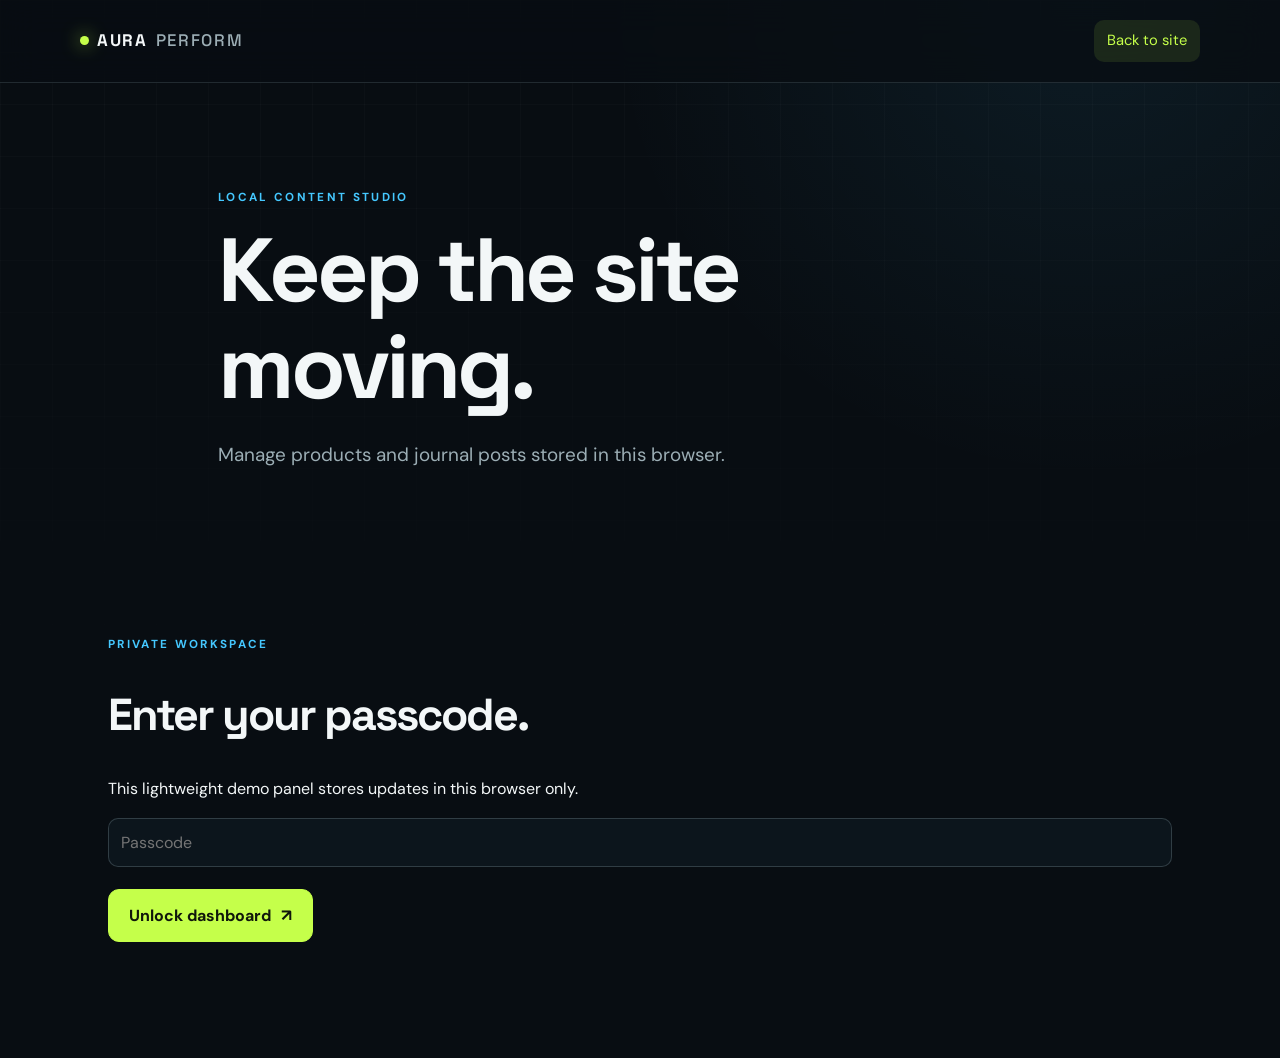
==== admin/index.html @ f206116c "eshop" ====
<!doctype html>
<html lang="en">
<head>
    <meta charset="utf-8">
    <meta name="viewport" content="width=device-width, initial-scale=1">
    <title>Admin dashboard | AuraPerform</title>
    <link rel="stylesheet" href="../assets/style.css?v=11">
</head>
<body>
<header class="site-header">
    <a class="logo" href="../index.html">AURA<span>PERFORM</span></a>
    <nav><a href="../index.html">Back to site</a></nav>
</header>
<main>
    <section class="page-hero compact">
        <p class="eyebrow">Local content studio</p>
        <h1>Keep the site moving.</h1>
        <p class="lead">Manage products and journal posts stored in this browser.</p>
    </section>
    <section id="admin-app" class="section admin-app"></section>
</main>
<script src="../assets/content.js?v=3"></script>
<script src="../assets/app.js?v=9"></script>
</body>
</html>
---- assets/style.css ----
@import url('https://fonts.googleapis.com/css2?family=DM+Sans:wght@400;500;600;700&family=Space+Grotesk:wght@500;600;700&display=swap');

:root {
    --bg: #080d12;
    --surface: #101820;
    --surface-raised: #151f29;
    --surface-soft: #1b2833;
    --text: #f3f7f8;
    --muted: #9caeb5;
    --line: rgba(188, 220, 230, .14);
    --lime: #c5ff4a;
    --lime-dark: #91c928;
    --blue: #45c8ff;
    --blue-dark: #087fae;
    --danger: #ff8d89;
    --shadow: 0 24px 80px rgba(0, 0, 0, .3);
    --radius: 18px;
    --container: 1120px;
}

* {
    box-sizing: border-box;
}

html {
    scroll-behavior: smooth;
}

body {
    overflow-x: hidden;
}

body {
    background:
        radial-gradient(circle at 85% 0%, rgba(69, 200, 255, .08), transparent 30rem),
        var(--bg);
    color: var(--text);
    font-family: 'DM Sans', Arial, sans-serif;
    font-size: 16px;
    line-height: 1.6;
    margin: 0;
}

body::before {
    background-image: linear-gradient(rgba(255, 255, 255, .025) 1px, transparent 1px),
        linear-gradient(90deg, rgba(255, 255, 255, .025) 1px, transparent 1px);
    background-size: 52px 52px;
    content: '';
    inset: 0;
    mask-image: linear-gradient(to bottom, black, transparent 80%);
    pointer-events: none;
    position: fixed;
    z-index: -1;
}

a {
    color: inherit;
}

h1,
h2,
h3 {
    font-family: 'Space Grotesk', Arial, sans-serif;
    letter-spacing: -.045em;
    line-height: 1.08;
}

h1 {
    font-size: clamp(3rem, 7vw, 5.9rem);
    margin: 16px 0 22px;
}

h2 {
    font-size: clamp(1.8rem, 4vw, 2.8rem);
}

.site-header {
    align-items: center;
    backdrop-filter: blur(18px);
    background: rgba(8, 13, 18, .78);
    border-bottom: 1px solid var(--line);
    display: flex;
    justify-content: space-between;
    padding: 20px max(28px, calc((100% - var(--container)) / 2));
    position: sticky;
    top: 0;
    z-index: 10;
}

.logo {
    align-items: center;
    display: inline-flex;
    font-family: 'Space Grotesk', Arial, sans-serif;
    font-size: 1.05rem;
    font-weight: 700;
    gap: 8px;
    letter-spacing: .1em;
    text-decoration: none;
}

.logo::before {
    background: var(--lime);
    border-radius: 50%;
    box-shadow: 0 0 18px rgba(197, 255, 74, .75);
    content: '';
    height: 9px;
    width: 9px;
}

.logo span {
    color: var(--muted);
    font-weight: 500;
}

.site-header nav {
    align-items: center;
    display: flex;
    gap: 8px;
}

.site-header nav a {
    border-radius: 10px;
    color: var(--muted);
    font-size: .92rem;
    padding: 9px 13px;
    text-decoration: none;
    transition: background .2s ease, color .2s ease, transform .2s ease;
}

.site-header nav a:hover,
.site-header nav a:focus-visible {
    background: var(--surface-raised);
    color: var(--text);
    transform: translateY(-1px);
}

.site-header nav a:last-child {
    background: rgba(197, 255, 74, .1);
    color: var(--lime);
}

.site-header nav a.active {
    background: rgba(69, 200, 255, .13);
    color: var(--text);
    box-shadow: inset 0 -2px 0 var(--blue);
}

.site-header nav a.active:last-child {
    background: rgba(197, 255, 74, .16);
    box-shadow: inset 0 -2px 0 var(--lime);
    color: var(--lime);
}

.site-header nav strong {
    font-weight: 700;
}

.menu-toggle {
    align-items: center;
    background: var(--surface-raised);
    border: 1px solid var(--line);
    border-radius: 10px;
    cursor: pointer;
    display: none;
    flex-direction: column;
    gap: 5px;
    height: 42px;
    justify-content: center;
    padding: 0;
    transition: background .2s ease, border-color .2s ease;
    width: 42px;
}

.menu-toggle span {
    background: var(--text);
    border-radius: 2px;
    display: block;
    height: 2px;
    transition: transform .25s ease, opacity .2s ease, width .2s ease;
    width: 18px;
}

.menu-toggle:hover,
.menu-toggle:focus-visible {
    background: rgba(69, 200, 255, .12);
    border-color: rgba(69, 200, 255, .45);
    outline: none;
}

.menu-toggle.is-open span:first-child {
    transform: translateY(7px) rotate(45deg);
}

.menu-toggle.is-open span:nth-child(2) {
    opacity: 0;
    width: 0;
}

.menu-toggle.is-open span:last-child {
    transform: translateY(-7px) rotate(-45deg);
}

.reveal {
    opacity: 0;
    transform: translateY(24px);
    transition: opacity .7s ease, transform .7s cubic-bezier(.2, .7, .2, 1);
}

.reveal.is-visible {
    opacity: 1;
    transform: translateY(0);
}

.stagger-group > * {
    opacity: 0;
    transform: translateY(18px);
    transition: opacity .55s ease, transform .55s cubic-bezier(.2, .7, .2, 1);
}

.is-visible .stagger-group > * {
    opacity: 1;
    transform: translateY(0);
}

.stagger-group > *:nth-child(2) {
    transition-delay: .1s;
}

.stagger-group > *:nth-child(3) {
    transition-delay: .2s;
}

.hero {
    align-items: center;
    display: grid;
    gap: clamp(40px, 8vw, 100px);
    grid-template-columns: 1.08fr .92fr;
    margin: 0 auto;
    max-width: var(--container);
    min-height: 670px;
    padding: 85px 28px;
}

.hero > div:first-child {
    position: relative;
    z-index: 1;
}

.eyebrow {
    color: var(--blue);
    font-size: .73rem;
    font-weight: 700;
    letter-spacing: .2em;
    margin: 0;
    text-transform: uppercase;
}

.hero .eyebrow {
    color: var(--lime);
}

.hero h1 {
    max-width: 720px;
}

.hero h1 em {
    color: var(--lime);
    font-style: normal;
}

.lead {
    color: var(--muted);
    font-size: clamp(1rem, 2vw, 1.18rem);
    line-height: 1.75;
    max-width: 620px;
}

.hero .lead {
    color: #c8d6db;
}

.hero-actions {
    align-items: center;
    display: flex;
    flex-wrap: wrap;
    gap: 22px;
}

.text-link,
.card-link {
    color: var(--text);
    font-size: .9rem;
    font-weight: 700;
    text-decoration: none;
}

.text-link span {
    color: var(--lime);
    margin-left: 6px;
}

.text-link:hover,
.card-link:hover {
    color: var(--lime);
}

.hero-proof {
    border-top: 1px solid var(--line);
    display: flex;
    gap: 26px;
    margin-top: 55px;
    max-width: 560px;
    padding-top: 17px;
}

.hero-proof span {
    color: var(--muted);
    font-size: .78rem;
}

.hero-proof strong {
    color: var(--text);
    display: block;
    font-family: 'Space Grotesk', Arial, sans-serif;
    font-size: 1.2rem;
}

.section-heading {
    align-items: end;
    display: flex;
    gap: 40px;
    justify-content: space-between;
}

.section-heading h2 {
    margin-bottom: 0;
}

.section-intro {
    color: var(--muted);
    max-width: 360px;
}

.card-number {
    color: var(--blue);
    display: block;
    font-family: 'Space Grotesk', Arial, sans-serif;
    font-size: .82rem;
    font-weight: 700;
    letter-spacing: .12em;
    margin-bottom: 24px;
}

.cards article::before {
    display: none;
}

.cards .card-link {
    display: inline-block;
    margin-top: 22px;
}

.social-proof {
    padding-top: 30px;
}

.quote-grid {
    display: grid;
    gap: 18px;
    grid-template-columns: repeat(3, 1fr);
    margin-top: 32px;
}

blockquote {
    border-left: 2px solid var(--lime);
    color: #d9e3e6;
    margin: 0;
    padding: 8px 20px;
}

blockquote cite {
    color: var(--muted);
    display: block;
    font-size: .78rem;
    font-style: normal;
    margin-top: 18px;
}

.page-hero {
    margin: auto;
    max-width: 900px;
    padding: 105px 28px 75px;
}

.page-hero h1 {
    max-width: 800px;
}

.page-hero.compact {
    padding-bottom: 45px;
}

.science-callout {
    align-items: center;
    background: linear-gradient(110deg, rgba(197, 255, 74, .1), rgba(69, 200, 255, .08));
    border: 1px solid var(--line);
    border-radius: var(--radius);
    display: flex;
    gap: 16px;
    margin-bottom: 86px;
    padding: 20px 24px;
}

.science-callout strong {
    font-family: 'Space Grotesk', Arial, sans-serif;
}

.science-callout > span:last-child {
    color: var(--muted);
    font-size: .88rem;
}

.science-icon {
    color: var(--lime);
    font-size: 1.5rem;
}

.science-grid {
    display: grid;
    gap: 20px;
    grid-template-columns: repeat(3, 1fr);
    margin-top: 36px;
}

.info-card,
.values-grid article {
    background: linear-gradient(145deg, rgba(255, 255, 255, .055), rgba(255, 255, 255, .015));
    border: 1px solid var(--line);
    border-radius: var(--radius);
    padding: 28px;
}

.info-card h3,
.values-grid h3 {
    font-size: 1.3rem;
    margin: 0 0 12px;
}

.info-card p,
.values-grid p,
.story-layout p,
.founder-panel .lead {
    color: var(--muted);
}

.dark-panel {
    background: linear-gradient(130deg, #101d26, #0d171e);
    border: 1px solid var(--line);
    border-radius: 28px;
    margin: 30px auto 0;
    max-width: calc(var(--container) - 56px);
}

.ingredient-table {
    display: grid;
    grid-template-columns: 1fr 1fr;
    margin-top: 34px;
}

.ingredient-table div {
    border-bottom: 1px solid var(--line);
    display: flex;
    flex-direction: column;
    padding: 18px 0;
}

.ingredient-table div:nth-child(odd) {
    margin-right: 35px;
}

.ingredient-table strong {
    font-family: 'Space Grotesk', Arial, sans-serif;
}

.ingredient-table span {
    color: var(--muted);
    font-size: .88rem;
}

.formula-intro {
    margin: 20px 0 0;
    max-width: 760px;
}

.formula-intro strong,
.formula-notes strong {
    color: var(--text);
}

.formula-table {
    margin-top: 34px;
}

.formula-row {
    border-bottom: 1px solid var(--line);
    display: grid;
    gap: 24px;
    grid-template-columns: minmax(180px, .75fr) minmax(110px, .35fr) 1.7fr;
    padding: 16px 0;
}

.formula-row > :nth-child(2) {
    color: var(--lime);
    font-family: 'Space Grotesk', Arial, sans-serif;
    font-weight: 600;
}

.formula-row > :last-child {
    color: var(--muted);
    font-size: .9rem;
}

.formula-header {
    border-bottom-color: rgba(197, 255, 74, .35);
    color: var(--text);
    font-size: .76rem;
    letter-spacing: .12em;
    text-transform: uppercase;
}

.formula-header > :nth-child(2),
.formula-header > :last-child {
    color: var(--text);
    font-family: 'DM Sans', Arial, sans-serif;
    font-size: .76rem;
    font-weight: 700;
}

.formula-notes {
    color: var(--muted);
    font-size: .84rem;
    margin-top: 28px;
    max-width: 900px;
}

.formula-notes p {
    margin: 10px 0 0;
}

.timeline,
.values-grid {
    display: grid;
    gap: 20px;
    grid-template-columns: repeat(3, 1fr);
    margin-top: 36px;
}

.timeline article {
    border-top: 2px solid var(--blue);
    padding: 22px 4px;
}

.timeline article > span,
.values-grid article > span {
    color: var(--lime);
    font-family: 'Space Grotesk', Arial, sans-serif;
    font-weight: 700;
}

.timeline h3 {
    font-size: 1.4rem;
    margin: 18px 0 10px;
}

.timeline p {
    color: var(--muted);
}

.faq-section {
    max-width: 900px;
    padding-top: 20px;
}

.faq-list {
    margin-top: 32px;
}

details {
    border-bottom: 1px solid var(--line);
    padding: 20px 0;
}

summary {
    cursor: pointer;
    font-family: 'Space Grotesk', Arial, sans-serif;
    font-size: 1.1rem;
    font-weight: 600;
    list-style: none;
}

summary::-webkit-details-marker {
    display: none;
}

summary::after {
    color: var(--lime);
    content: '+';
    float: right;
    font-size: 1.4rem;
}

details[open] summary::after {
    content: '−';
}

details p {
    color: var(--muted);
    margin: 14px 30px 0 0;
    max-width: 700px;
}

.story-layout {
    display: grid;
    gap: 80px;
    grid-template-columns: .7fr 1.3fr;
}

.story-layout h2 {
    margin-top: 12px;
}

.values-section {
    padding-top: 30px;
}

.founder-panel {
    align-items: center;
    background: linear-gradient(130deg, rgba(69, 200, 255, .1), rgba(197, 255, 74, .08));
    border: 1px solid var(--line);
    border-radius: 28px;
    display: flex;
    justify-content: space-between;
    margin-bottom: 80px;
    max-width: calc(var(--container) - 56px);
}

.founder-panel > div:first-child {
    max-width: 650px;
}

.mission-mark {
    color: var(--lime);
    font-family: 'Space Grotesk', Arial, sans-serif;
    font-size: clamp(5rem, 12vw, 10rem);
    font-weight: 700;
    line-height: .65;
    text-align: center;
}

.mission-mark span {
    color: var(--blue);
}

.button {
    align-items: center;
    background: var(--lime);
    border: 1px solid var(--lime);
    border-radius: 11px;
    color: #10170b;
    cursor: pointer;
    display: inline-flex;
    font: inherit;
    font-weight: 700;
    gap: 10px;
    justify-content: center;
    margin-top: 22px;
    min-height: 49px;
    padding: 12px 20px;
    text-decoration: none;
    transition: box-shadow .2s ease, transform .2s ease, background .2s ease;
}

.button::after {
    content: '↗';
    font-size: 1.05em;
}

.button:hover,
.button:focus-visible {
    background: #d7ff83;
    box-shadow: 0 0 0 5px rgba(197, 255, 74, .12), 0 9px 30px rgba(197, 255, 74, .18);
    transform: translateY(-2px);
}

.button-light {
    background: var(--text);
    border-color: var(--text);
    color: var(--bg);
}

.button-secondary {
    background: transparent;
    border-color: var(--line);
    color: var(--text);
    margin-left: 8px;
}

.button-secondary:hover,
.button-secondary:focus-visible {
    background: var(--surface-soft);
    box-shadow: none;
}

.product-orb {
    background:
        radial-gradient(circle at 31% 25%, #efffc7 0 3%, transparent 14%),
        radial-gradient(circle at 35% 30%, #d4ff74, #78b32e 42%, #203a32 43% 59%, transparent 60%),
        linear-gradient(135deg, rgba(69, 200, 255, .18), transparent);
    border: 1px solid rgba(197, 255, 74, .35);
    border-radius: 50%;
    box-shadow: 0 0 0 26px rgba(69, 200, 255, .03), 0 0 0 52px rgba(69, 200, 255, .025), 0 30px 100px rgba(0, 0, 0, .6), inset -18px -24px 50px rgba(0, 0, 0, .35);
    height: min(37vw, 390px);
    justify-self: center;
    position: relative;
    width: min(37vw, 390px);
    animation: orb-float 7s ease-in-out infinite;
}

@keyframes orb-float {
    0%, 100% { transform: translateY(0) rotate(-2deg); }
    50% { transform: translateY(-10px) rotate(2deg); }
}

.product-orb::after {
    color: rgba(255, 255, 255, .78);
    content: 'IONIC  /  CREATINE';
    font-family: 'Space Grotesk', Arial, sans-serif;
    font-size: .7rem;
    font-weight: 700;
    left: 50%;
    letter-spacing: .22em;
    position: absolute;
    top: 52%;
    transform: translate(-50%, -50%) rotate(-18deg);
    white-space: nowrap;
}

.section {
    margin: auto;
    max-width: var(--container);
    padding: 100px 28px;
}

.section.narrow {
    max-width: 930px;
}

.section > .eyebrow + h1,
.section > .eyebrow + h2 {
    margin-top: 14px;
}

.cards,
.shop-grid {
    display: grid;
    gap: 20px;
    grid-template-columns: repeat(3, 1fr);
    margin-top: 34px;
}

.cards article,
.flavor-card {
    background: linear-gradient(150deg, rgba(255, 255, 255, .055), rgba(255, 255, 255, .015));
    border: 1px solid var(--line);
    border-radius: var(--radius);
    box-shadow: 0 12px 40px rgba(0, 0, 0, .12);
    padding: 28px;
    transition: border-color .25s ease, box-shadow .25s ease, transform .25s ease;
}

.cards article:hover,
.flavor-card:hover {
    border-color: rgba(69, 200, 255, .42);
    box-shadow: 0 20px 55px rgba(0, 0, 0, .3);
    transform: translateY(-5px);
}

.cards article::before {
    color: var(--blue);
    content: '✦';
    display: block;
    font-size: 1.4rem;
    margin-bottom: 22px;
}

.cards h3 {
    font-size: 1.25rem;
    margin-bottom: 12px;
}

.cards p,
.flavor-card p {
    color: var(--muted);
    margin-bottom: 0;
}

.ingredient-strip {
    background: linear-gradient(100deg, rgba(197, 255, 74, .12), rgba(69, 200, 255, .1));
    border-bottom: 1px solid var(--line);
    border-top: 1px solid var(--line);
    display: flex;
    gap: clamp(35px, 10vw, 130px);
    justify-content: center;
    padding: 38px 20px;
}

.ingredient-strip div {
    display: flex;
    flex-direction: column;
}

.ingredient-strip strong {
    color: var(--lime);
    font-family: 'Space Grotesk', Arial, sans-serif;
    font-size: 2.1rem;
}

.ingredient-strip span {
    color: var(--muted);
    font-size: .85rem;
}

.cta {
    background: linear-gradient(130deg, #132b2e, #10202b);
    border: 1px solid var(--line);
    border-radius: 28px;
    margin-bottom: 80px;
    margin-top: 64px;
    max-width: calc(var(--container) - 56px);
    text-align: center;
}

.cta h2 {
    margin-top: 0;
}

.notice {
    border-radius: 12px;
    margin: 22px 0;
    padding: 14px 16px;
}

.success {
    background: rgba(197, 255, 74, .11);
    border: 1px solid rgba(197, 255, 74, .25);
    color: var(--lime);
}

.error {
    background: rgba(255, 141, 137, .1);
    border: 1px solid rgba(255, 141, 137, .3);
    color: var(--danger);
}

.flavor-card {
    display: flex;
    flex-direction: column;
}

.flavor-card h2 {
    font-size: 1.55rem;
    margin: 0;
}

.flavor-card > strong {
    color: var(--lime);
    font-family: 'Space Grotesk', Arial, sans-serif;
    font-size: 1.4rem;
    margin-top: 22px;
}

.flavor-dot {
    background: radial-gradient(circle at 30% 25%, #f2ffbc, #b5df5d 35%, #628e28);
    border-radius: 14px;
    box-shadow: 0 0 25px rgba(197, 255, 74, .18);
    display: block;
    height: 58px;
    margin-bottom: 24px;
    width: 58px;
}

.flavor-2 {
    background: radial-gradient(circle at 30% 25%, #ffc2fd, #b76db2 35%, #5a2d59);
    box-shadow: 0 0 25px rgba(183, 109, 178, .2);
}

.flavor-3 {
    background: radial-gradient(circle at 30% 25%, #ffe6a9, #efa44a 35%, #87472a);
    box-shadow: 0 0 25px rgba(239, 164, 74, .2);
}

.flavor-card label,
.checkout-form label {
    color: var(--muted);
    display: block;
    font-size: .84rem;
    font-weight: 700;
    margin-top: 22px;
}

.flavor-card .button {
    margin-top: 30px;
}

.flavor-card input,
.checkout-form input,
.checkout-form textarea,
.checkout-form select {
    background: rgba(255, 255, 255, .045);
    border: 1px solid var(--line);
    border-radius: 10px;
    color: var(--text);
    display: block;
    font: inherit;
    margin-top: 8px;
    min-height: 46px;
    outline: none;
    padding: 10px 13px;
    transition: border-color .2s ease, box-shadow .2s ease, background .2s ease;
    width: 100%;
}

.quantity-control {
    align-items: center;
    background: rgba(255, 255, 255, .045);
    border: 1px solid var(--line);
    border-radius: 10px;
    display: flex;
    margin-top: 8px;
    overflow: hidden;
    width: 100%;
}

.quantity-control input {
    -moz-appearance: textfield;
    appearance: textfield;
    background: transparent;
    border: 0;
    border-radius: 0;
    box-shadow: none;
    margin: 0;
    min-height: 44px;
    padding: 8px 4px;
    text-align: center;
}

.quantity-control input::-webkit-inner-spin-button,
.quantity-control input::-webkit-outer-spin-button {
    -webkit-appearance: none;
    margin: 0;
}

.quantity-button {
    align-items: center;
    background: transparent;
    border: 0;
    color: var(--blue);
    cursor: pointer;
    display: inline-flex;
    font-size: 1.35rem;
    height: 44px;
    justify-content: center;
    min-width: 44px;
    transition: background .2s ease, color .2s ease;
}

.quantity-button:hover,
.quantity-button:focus-visible {
    background: rgba(69, 200, 255, .13);
    color: var(--text);
    outline: none;
}

.quantity-control:focus-within {
    border-color: var(--blue);
    box-shadow: 0 0 0 4px rgba(69, 200, 255, .1);
}

.checkout-form textarea {
    min-height: 100px;
    resize: vertical;
}

.checkout-form select option {
    background: var(--surface);
}

.flavor-card input:focus,
.checkout-form input:focus,
.checkout-form textarea:focus,
.checkout-form select:focus {
    background: rgba(69, 200, 255, .06);
    border-color: var(--blue);
    box-shadow: 0 0 0 4px rgba(69, 200, 255, .1);
}

.cart-list {
    list-style: none;
    margin: 28px 0 12px;
    padding: 0;
}

.cart-list li {
    align-items: center;
    border-bottom: 1px solid var(--line);
    display: flex;
    gap: 18px;
    justify-content: space-between;
    padding: 18px 0;
}

.cart-edit-list small {
    color: var(--muted);
    display: block;
    font-size: .82rem;
}

.cart-edit-list label {
    color: var(--muted);
    font-size: .84rem;
    font-weight: 700;
}

.cart-edit-list input {
    background: var(--surface);
    border: 1px solid var(--line);
    border-radius: 8px;
    color: var(--text);
    margin-left: 5px;
    padding: 8px;
    width: 65px;
}

.cart-edit-list .quantity-control {
    margin-top: 5px;
    width: 136px;
}

.cart-edit-list .quantity-control input {
    border: 0;
    margin: 0;
    width: 48px;
}

.cart-edit-list strong,
.checkout-summary strong {
    color: var(--lime);
}

.link-button {
    background: rgba(255, 141, 137, .08);
    border: 1px solid rgba(255, 141, 137, .25);
    border-radius: 8px;
    color: var(--danger);
    cursor: pointer;
    font: inherit;
    font-size: .82rem;
    font-weight: 700;
    padding: 8px 11px;
    transition: background .2s ease, border-color .2s ease, color .2s ease, transform .2s ease;
}

.link-button:hover,
.link-button:focus-visible {
    background: rgba(255, 141, 137, .16);
    border-color: rgba(255, 141, 137, .55);
    color: #ffb3ae;
    outline: none;
    transform: translateY(-1px);
}

.back-link {
    align-items: center;
    border: 1px solid var(--line);
    border-radius: 10px;
    color: var(--muted);
    display: inline-flex;
    font-size: .9rem;
    font-weight: 700;
    margin-top: 28px;
    padding: 10px 14px;
    text-decoration: none;
    transition: background .2s ease, border-color .2s ease, color .2s ease, transform .2s ease;
}

.back-link:hover,
.back-link:focus-visible {
    background: var(--surface-soft);
    border-color: rgba(69, 200, 255, .45);
    color: var(--text);
    outline: none;
    transform: translateX(-2px);
}

.cart-total {
    display: flex;
    font-size: 1.2rem;
    justify-content: space-between;
    margin: 25px 0 8px;
}

.checkout-summary {
    background: linear-gradient(135deg, rgba(255, 255, 255, .06), rgba(255, 255, 255, .02));
    border: 1px solid var(--line);
    border-radius: var(--radius);
    margin: 30px 0;
    padding: 24px;
}

.checkout-summary h2 {
    font-size: 1.4rem;
    margin: 0 0 18px;
}

.checkout-summary p {
    border-bottom: 1px solid var(--line);
    display: flex;
    justify-content: space-between;
    padding: 10px 0;
}

.checkout-summary .cart-total {
    border: 0;
    margin-bottom: 0;
}

.checkout-form {
    display: grid;
    gap: 0 20px;
    grid-template-columns: 1fr 1fr;
}

.checkout-form label:nth-child(3),
.checkout-form label:nth-child(4),
.checkout-form button {
    grid-column: 1 / -1;
}

.confirmation {
    min-height: 55vh;
    text-align: center;
}

.shop-cart-link {
    margin-top: 34px;
    text-align: center;
}

.site-footer {
    border-top: 1px solid var(--line);
    color: var(--muted);
    font-size: .85rem;
    padding: 28px;
    text-align: center;
}

.footer-links {
    display: flex;
    gap: 22px;
    justify-content: center;
    margin-bottom: 12px;
}

.footer-links a {
    color: var(--text);
    text-decoration: none;
}

.footer-links a:hover {
    color: var(--lime);
}

@media (max-width: 760px) {
    .site-header {
        min-height: 72px;
        padding: 15px 20px;
    }

    /* Component skin: kept last so legacy page rules cannot flatten the controls. */
    .modal-backdrop {
        align-items: center !important;
        background: rgba(3, 7, 10, .82) !important;
        display: flex !important;
        inset: 0 !important;
        justify-content: center !important;
        padding: 18px !important;
        position: fixed !important;
        z-index: 100 !important;
    }

    .modal-backdrop[hidden] {
        display: none !important;
    }

    .modal-backdrop > .modal {
        background: linear-gradient(145deg, #16232c, #0d171e) !important;
        border: 1px solid rgba(197, 255, 74, .3) !important;
        border-radius: 22px !important;
        box-shadow: 0 30px 100px rgba(0, 0, 0, .7) !important;
        box-sizing: border-box !important;
        margin: 0 !important;
        max-height: calc(100dvh - 36px) !important;
        max-width: 520px !important;
        overflow: auto !important;
        padding: 34px !important;
        position: relative !important;
        transform: none !important;
        width: min(520px, 100%) !important;
    }

    .modal-close {
        align-items: center !important;
        background: var(--surface-soft) !important;
        border: 1px solid var(--line) !important;
        border-radius: 50% !important;
        color: var(--text) !important;
        cursor: pointer !important;
        display: inline-flex !important;
        font-family: Arial, sans-serif !important;
        font-size: 1.25rem !important;
        height: 38px !important;
        justify-content: center !important;
        line-height: 1 !important;
        padding: 0 0 2px !important;
        position: absolute !important;
        right: 14px !important;
        top: 14px !important;
        width: 38px !important;
        z-index: 3 !important;
    }

    .modal-close:hover,
    .modal-close:focus-visible {
        background: var(--lime) !important;
        color: var(--bg) !important;
        outline: none !important;
    }

    #product-detail {
        min-width: 0 !important;
    }

    #product-detail h2 {
        color: var(--text) !important;
        font-size: clamp(2rem, 7vw, 3.2rem) !important;
        margin: 22px 48px 18px 0 !important;
    }

    #product-detail p:not(.eyebrow) {
        color: #d3dfe2 !important;
        line-height: 1.65 !important;
    }

    #product-detail ul {
        border-top: 1px solid var(--line) !important;
        color: var(--muted) !important;
        margin: 20px 0 0 !important;
        padding: 16px 0 0 20px !important;
    }

    #product-detail li {
        margin: 8px 0 !important;
    }

    .detail-price {
        color: var(--lime) !important;
        font-family: 'Space Grotesk', Arial, sans-serif !important;
        font-size: 1.45rem !important;
        font-weight: 700 !important;
        margin-top: 20px !important;
    }

    .detail-add-button {
        margin-top: 18px !important;
    }

    .cart-item {
        align-items: center !important;
        border-bottom: 1px solid var(--line) !important;
        display: grid !important;
        gap: 14px !important;
        grid-template-columns: minmax(0, 1fr) auto auto !important;
        padding: 16px 0 !important;
    }

    .cart-item-info {
        display: grid !important;
        gap: 3px !important;
        min-width: 0 !important;
    }

    .cart-item-info strong {
        color: var(--text) !important;
        overflow-wrap: anywhere !important;
    }

    .cart-item-info span {
        color: var(--muted) !important;
        font-size: .78rem !important;
    }

    .cart-item-price {
        color: var(--lime) !important;
        font-family: 'Space Grotesk', Arial, sans-serif !important;
    }

    .cart-remove,
    .admin-remove {
        background: transparent !important;
        border: 0 !important;
        color: var(--danger) !important;
        cursor: pointer !important;
        font: inherit !important;
        font-size: .78rem !important;
        padding: 8px 0 !important;
    }

    .admin-app {
        min-width: 0 !important;
        width: 100% !important;
    }

    .admin-columns {
        display: grid !important;
        gap: 34px !important;
        grid-template-columns: repeat(2, minmax(0, 1fr)) !important;
    }

    .admin-columns section {
        background: linear-gradient(145deg, rgba(255,255,255,.055), rgba(255,255,255,.015)) !important;
        border: 1px solid var(--line) !important;
        border-radius: var(--radius) !important;
        min-width: 0 !important;
        padding: 24px !important;
    }

    .admin-row,
    .admin-article-row {
        background: rgba(8, 13, 18, .45) !important;
        border: 1px solid var(--line) !important;
        border-radius: 14px !important;
        display: grid !important;
        gap: 14px !important;
        margin: 14px 0 !important;
        padding: 16px !important;
    }

    .admin-row {
        grid-template-columns: minmax(0, 1fr) 110px auto auto !important;
    }

    .admin-field {
        display: grid !important;
        gap: 7px !important;
        min-width: 0 !important;
    }

    .admin-field span {
        color: var(--muted) !important;
        font-size: .72rem !important;
        font-weight: 700 !important;
        letter-spacing: .1em !important;
        text-transform: uppercase !important;
    }

    .admin-field input,
    .admin-field textarea,
    .admin-login input {
        background: #0c151c !important;
        border: 1px solid rgba(188, 220, 230, .2) !important;
        border-radius: 10px !important;
        box-shadow: inset 0 1px 2px rgba(0,0,0,.25) !important;
        box-sizing: border-box !important;
        color: var(--text) !important;
        font: inherit !important;
        min-height: 44px !important;
        outline: none !important;
        padding: 11px 12px !important;
        width: 100% !important;
    }

    .admin-field textarea {
        min-height: 160px !important;
        resize: vertical !important;
    }

    .admin-field input:focus,
    .admin-field textarea:focus,
    .admin-login input:focus {
        border-color: var(--lime) !important;
        box-shadow: 0 0 0 3px rgba(197, 255, 74, .12) !important;
    }

    .admin-check {
        align-items: center !important;
        color: var(--muted) !important;
        display: flex !important;
        gap: 8px !important;
        white-space: nowrap !important;
    }

    .admin-check input {
        accent-color: var(--lime) !important;
        height: 18px !important;
        width: 18px !important;
    }

    @media (max-width: 760px) {
        .modal-backdrop {
            padding: 10px !important;
        }

        .modal-backdrop > .modal {
            max-height: calc(100dvh - 20px) !important;
            padding: 30px 20px 22px !important;
        }

        .cart-item {
            gap: 8px !important;
            grid-template-columns: minmax(0, 1fr) auto !important;
        }

        .cart-item-price {
            grid-column: 2;
            grid-row: 1;
        }

        .cart-remove {
            grid-column: 1 / -1;
            justify-self: start;
        }

        .admin-columns {
            grid-template-columns: minmax(0, 1fr) !important;
        }

        .admin-columns section {
            padding: 18px !important;
        }

        .admin-row {
            grid-template-columns: minmax(0, 1fr) !important;
        }
    }

    /* Final article layout: keep the reading column constrained outside legacy media blocks. */
    main:has(> #article-view) {
        min-width: 0 !important;
        overflow: hidden !important;
    }

    #article-view.article-view {
        box-sizing: border-box !important;
        margin: 0 auto !important;
        max-width: 900px !important;
        min-width: 0 !important;
        overflow: hidden !important;
        padding: 96px 32px 48px !important;
        width: 100% !important;
    }

    #article-view .article-header,
    #article-view .article-content,
    #article-view .article-cta {
        box-sizing: border-box !important;
        margin-left: auto !important;
        margin-right: auto !important;
        max-width: 100% !important;
        min-width: 0 !important;
        overflow-wrap: anywhere !important;
        width: 100% !important;
    }

    #article-view .article-header h1 {
        font-size: clamp(2.6rem, 6vw, 5rem) !important;
        line-height: 1.05 !important;
        margin: 18px 0 24px !important;
        max-width: 100% !important;
        overflow-wrap: anywhere !important;
    }

    #article-view .article-meta {
        align-items: center !important;
        display: flex !important;
        flex-wrap: wrap !important;
        gap: 8px 18px !important;
        line-height: 1.5 !important;
    }

    #article-view .article-content {
        color: #d3dfe2 !important;
        font-size: clamp(1rem, 1.3vw, 1.12rem) !important;
        line-height: 1.85 !important;
        padding: 44px 0 !important;
    }

    #article-view .article-content p {
        margin: 0 0 24px !important;
        max-width: 68ch !important;
    }

    #article-view .article-content h2,
    #article-view .article-content h3 {
        max-width: 100% !important;
        overflow-wrap: anywhere !important;
    }

    #article-view .article-content h2 {
        font-size: clamp(1.7rem, 3.2vw, 2.25rem) !important;
        margin: 48px 0 16px !important;
    }

    #article-view .article-content h3 {
        font-size: clamp(1.2rem, 2.2vw, 1.5rem) !important;
        margin: 34px 0 12px !important;
    }

    #article-view .article-takeaways {
        box-sizing: border-box !important;
        max-width: 68ch !important;
        overflow-wrap: anywhere !important;
    }

    #article-view .article-cta {
        align-items: center !important;
        display: flex !important;
        gap: 24px !important;
        justify-content: space-between !important;
    }

    #article-view .article-cta > div {
        min-width: 0 !important;
    }

    @media (max-width: 760px) {
        #article-view.article-view {
            padding: 68px 22px 32px !important;
        }

        #article-view .article-header h1 {
            font-size: clamp(2.25rem, 10vw, 3.5rem) !important;
        }

        #article-view .article-content {
            font-size: 1rem !important;
            line-height: 1.8 !important;
            padding: 34px 0 !important;
        }

        #article-view .article-cta {
            align-items: stretch !important;
            flex-direction: column !important;
        }

        #article-view .article-cta .button {
            width: 100% !important;
        }
    }

    @media (max-width: 480px) {
        #article-view.article-view {
            padding-left: 16px !important;
            padding-right: 16px !important;
        }

        #article-view .article-meta {
            align-items: flex-start !important;
            flex-direction: column !important;
            gap: 5px !important;
        }

        #article-view .article-meta span + span::before {
            content: none !important;
        }
    }

    /* Last cascade rule for the navbar cart. */
    .site-header nav .cart-launcher {
        background: #14232b !important;
        border: 1px solid rgba(197, 255, 74, .72) !important;
        border-radius: 999px !important;
        box-shadow: none !important;
        color: var(--lime) !important;
        gap: 12px !important;
        min-height: 46px !important;
        padding: 8px 10px 8px 17px !important;
    }

    .site-header nav .cart-launcher::before {
        content: none !important;
        display: none !important;
    }

    .site-header nav .cart-launcher strong {
        align-items: center !important;
        background: var(--lime) !important;
        border-radius: 50% !important;
        color: #10170b !important;
        display: inline-flex !important;
        font-size: .78rem !important;
        font-weight: 800 !important;
        height: 27px !important;
        justify-content: center !important;
        line-height: 1 !important;
        min-height: 27px !important;
        min-width: 27px !important;
        padding: 0 !important;
        width: 27px !important;
    }

    .site-header nav .cart-launcher:hover,
    .site-header nav .cart-launcher:focus-visible {
        background: #1b3039 !important;
        border-color: var(--lime) !important;
        box-shadow: 0 0 0 4px rgba(197, 255, 74, .1) !important;
        color: #eaffb5 !important;
        outline: none !important;
        transform: translateY(-1px) !important;
    }

    @media (max-width: 600px) {
        .site-header nav .cart-launcher {
            border-radius: 14px !important;
            justify-content: space-between !important;
            margin-left: 0 !important;
            padding-left: 16px !important;
            padding-right: 10px !important;
            width: 100% !important;
        }
    }

    /* Desktop-safe final overrides: intentionally placed at the end of the cascade. */
    #checkout-modal .checkout-form-modern {
        display: grid !important;
        gap: 16px !important;
        grid-template-columns: repeat(2, minmax(0, 1fr)) !important;
        width: 100% !important;
    }

    #checkout-modal .checkout-form-modern > label {
        color: var(--muted) !important;
        display: grid !important;
        gap: 8px !important;
        min-width: 0 !important;
        width: 100% !important;
    }

    #checkout-modal .checkout-form-modern > label:nth-child(4),
    #checkout-modal .checkout-form-modern > .checkout-total,
    #checkout-modal .checkout-form-modern > .button {
        grid-column: 1 / -1 !important;
    }

    #checkout-modal .checkout-form-modern input {
        background: #0c151c !important;
        border: 1px solid rgba(188, 220, 230, .35) !important;
        border-radius: 12px !important;
        box-sizing: border-box !important;
        color: var(--text) !important;
        display: block !important;
        height: 50px !important;
        margin: 0 !important;
        min-width: 0 !important;
        padding: 12px 14px !important;
        width: 100% !important;
    }

    #checkout-modal .checkout-form-modern input:focus {
        border-color: var(--lime) !important;
        box-shadow: 0 0 0 4px rgba(197, 255, 74, .13) !important;
        outline: none !important;
    }

    #checkout-modal .checkout-form-modern > .button {
        width: 100% !important;
    }

    .site-header nav .cart-launcher {
        align-items: center !important;
        background: linear-gradient(135deg, rgba(197, 255, 74, .2), rgba(69, 200, 255, .14)) !important;
        border: 1px solid rgba(197, 255, 74, .6) !important;
        border-radius: 999px !important;
        box-shadow: 0 8px 22px rgba(0, 0, 0, .24) !important;
        color: var(--lime) !important;
        display: inline-flex !important;
        font-weight: 750 !important;
        gap: 9px !important;
        justify-content: center !important;
        margin-left: 5px !important;
        min-height: 44px !important;
        padding: 9px 14px !important;
        transition: background .2s ease, border-color .2s ease, box-shadow .2s ease, transform .2s ease !important;
    }

    .site-header nav .cart-launcher::before {
        content: '▱' !important;
        font-size: 1.15rem !important;
        line-height: 1 !important;
        transform: rotate(180deg) !important;
    }

    .site-header nav .cart-launcher strong {
        align-items: center !important;
        background: var(--lime) !important;
        border-radius: 999px !important;
        color: #10170b !important;
        display: inline-flex !important;
        font-size: .7rem !important;
        justify-content: center !important;
        line-height: 1 !important;
        min-height: 21px !important;
        min-width: 21px !important;
        padding: 3px 6px !important;
    }

    .site-header nav .cart-launcher:hover,
    .site-header nav .cart-launcher:focus-visible {
        background: linear-gradient(135deg, rgba(197, 255, 74, .34), rgba(69, 200, 255, .24)) !important;
        border-color: var(--lime) !important;
        box-shadow: 0 11px 28px rgba(0, 0, 0, .3), 0 0 0 4px rgba(197, 255, 74, .1) !important;
        color: #ebffb7 !important;
        outline: none !important;
        transform: translateY(-2px) !important;
    }

    @media (max-width: 600px) {
        #checkout-modal .checkout-form-modern {
            grid-template-columns: minmax(0, 1fr) !important;
        }

        .site-header nav .cart-launcher {
            border-radius: 14px !important;
            justify-content: space-between !important;
            margin-left: 0 !important;
            width: 100% !important;
        }
    }

    /* Final navbar cart treatment: text and count only, with no generated icon. */
    .site-header nav .cart-launcher {
        background: #14232b !important;
        border: 1px solid rgba(197, 255, 74, .72) !important;
        border-radius: 999px !important;
        box-shadow: none !important;
        color: var(--lime) !important;
        gap: 12px !important;
        min-height: 46px !important;
        padding: 8px 10px 8px 17px !important;
    }

    .site-header nav .cart-launcher::before {
        content: none !important;
        display: none !important;
    }

    .site-header nav .cart-launcher strong {
        background: var(--lime) !important;
        border-radius: 50% !important;
        color: #10170b !important;
        font-size: .78rem !important;
        font-weight: 800 !important;
        height: 27px !important;
        min-height: 27px !important;
        min-width: 27px !important;
        padding: 0 !important;
        width: 27px !important;
    }

    .site-header nav .cart-launcher:hover,
    .site-header nav .cart-launcher:focus-visible {
        background: #1b3039 !important;
        border-color: var(--lime) !important;
        box-shadow: 0 0 0 4px rgba(197, 255, 74, .1) !important;
        color: #eaffb5 !important;
        transform: translateY(-1px) !important;
    }

    @media (max-width: 600px) {
        .site-header nav .cart-launcher {
            padding-left: 16px !important;
            padding-right: 10px !important;
        }
    }

    /* Global final control layer. Keep these outside responsive blocks. */
    #checkout-modal .checkout-form-modern {
        align-items: start !important;
        box-sizing: border-box !important;
        display: grid !important;
        gap: 16px !important;
        grid-template-columns: repeat(2, minmax(0, 1fr)) !important;
        margin-top: 24px !important;
        width: 100% !important;
    }

    #checkout-modal .checkout-form-modern > label {
        box-sizing: border-box !important;
        color: var(--muted) !important;
        display: grid !important;
        float: none !important;
        font-size: .76rem !important;
        font-weight: 750 !important;
        gap: 8px !important;
        letter-spacing: .07em !important;
        min-width: 0 !important;
        text-transform: uppercase !important;
        width: 100% !important;
    }

    #checkout-modal .checkout-form-modern > label:nth-child(4),
    #checkout-modal .checkout-form-modern > .checkout-total,
    #checkout-modal .checkout-form-modern > .button {
        grid-column: 1 / -1 !important;
    }

    #checkout-modal .checkout-form-modern input {
        appearance: none !important;
        background: rgba(5, 12, 17, .78) !important;
        border: 1px solid rgba(188, 220, 230, .3) !important;
        border-radius: 12px !important;
        box-shadow: inset 0 1px 0 rgba(255, 255, 255, .035) !important;
        box-sizing: border-box !important;
        color: var(--text) !important;
        display: block !important;
        font: inherit !important;
        height: 50px !important;
        margin: 0 !important;
        min-width: 0 !important;
        outline: none !important;
        padding: 12px 14px !important;
        transition: border-color .2s ease, box-shadow .2s ease, background .2s ease !important;
        width: 100% !important;
    }

    #checkout-modal .checkout-form-modern input::placeholder {
        color: rgba(188, 220, 230, .45) !important;
    }

    #checkout-modal .checkout-form-modern input:hover {
        background: rgba(8, 18, 25, .92) !important;
        border-color: rgba(188, 220, 230, .52) !important;
    }

    #checkout-modal .checkout-form-modern input:focus {
        background: rgba(8, 18, 25, .98) !important;
        border-color: var(--lime) !important;
        box-shadow: 0 0 0 4px rgba(197, 255, 74, .12), 0 8px 20px rgba(0, 0, 0, .16) !important;
    }

    #checkout-modal .checkout-form-modern > .button {
        margin-top: 4px !important;
        width: 100% !important;
    }

    .site-header nav .cart-launcher {
        align-items: center !important;
        appearance: none !important;
        background: linear-gradient(135deg, rgba(197, 255, 74, .2), rgba(69, 200, 255, .14)) !important;
        border: 1px solid rgba(197, 255, 74, .55) !important;
        border-radius: 999px !important;
        box-shadow: 0 7px 20px rgba(0, 0, 0, .22), inset 0 1px 0 rgba(255, 255, 255, .1) !important;
        color: var(--lime) !important;
        cursor: pointer !important;
        display: inline-flex !important;
        font: inherit !important;
        font-size: .88rem !important;
        font-weight: 750 !important;
        gap: 9px !important;
        justify-content: center !important;
        line-height: 1 !important;
        margin: 0 0 0 5px !important;
        min-height: 44px !important;
        padding: 9px 14px !important;
        position: relative !important;
        transition: background .2s ease, border-color .2s ease, box-shadow .2s ease, color .2s ease, transform .2s ease !important;
    }

    .site-header nav .cart-launcher::before {
        content: '▱' !important;
        display: inline-block !important;
        font-size: 1.15rem !important;
        line-height: 1 !important;
        transform: rotate(180deg) !important;
    }

    .site-header nav .cart-launcher strong {
        align-items: center !important;
        background: var(--lime) !important;
        border-radius: 999px !important;
        color: #10170b !important;
        display: inline-flex !important;
        font-size: .7rem !important;
        font-weight: 800 !important;
        justify-content: center !important;
        line-height: 1 !important;
        min-height: 21px !important;
        min-width: 21px !important;
        padding: 3px 6px !important;
    }

    .site-header nav .cart-launcher:hover,
    .site-header nav .cart-launcher:focus-visible {
        background: linear-gradient(135deg, rgba(197, 255, 74, .34), rgba(69, 200, 255, .24)) !important;
        border-color: var(--lime) !important;
        box-shadow: 0 11px 28px rgba(0, 0, 0, .3), 0 0 0 4px rgba(197, 255, 74, .1) !important;
        color: #ebffb7 !important;
        outline: none !important;
        transform: translateY(-2px) !important;
    }

    .site-header nav .cart-launcher:active {
        transform: translateY(0) scale(.98) !important;
    }

    @media (max-width: 600px) {
        #checkout-modal .checkout-form-modern {
            grid-template-columns: minmax(0, 1fr) !important;
        }

        .site-header nav .cart-launcher {
            border-radius: 14px !important;
            justify-content: space-between !important;
            margin-left: 0 !important;
            width: 100% !important;
        }
    }

    /* Final action styling for consistent, touch-friendly controls. */
    .button,
    .button-secondary,
    .cart-launcher {
        align-items: center !important;
        border-radius: 14px !important;
        box-sizing: border-box !important;
        font-weight: 750 !important;
        justify-content: center !important;
        letter-spacing: -.01em !important;
        min-height: 50px !important;
        position: relative !important;
        transition: background .2s ease, border-color .2s ease, box-shadow .2s ease, color .2s ease, transform .2s ease !important;
    }

    .button {
        background: linear-gradient(135deg, #d6ff61 0%, var(--lime) 55%, #a9ed3d 100%) !important;
        border: 1px solid rgba(226, 255, 151, .72) !important;
        box-shadow: 0 8px 20px rgba(145, 210, 37, .16), inset 0 1px 0 rgba(255, 255, 255, .36) !important;
        color: #0c160a !important;
        overflow: hidden !important;
        padding: 13px 20px !important;
    }

    .button::before {
        background: linear-gradient(105deg, transparent 20%, rgba(255, 255, 255, .28), transparent 80%);
        content: '' !important;
        inset: 0 !important;
        pointer-events: none !important;
        position: absolute !important;
        transform: translateX(-120%) !important;
        transition: transform .45s ease !important;
    }

    .button:hover,
    .button:focus-visible {
        background: linear-gradient(135deg, #e1ff85 0%, #caff4e 55%, #b4f54a 100%) !important;
        box-shadow: 0 12px 28px rgba(145, 210, 37, .25), 0 0 0 4px rgba(197, 255, 74, .11) !important;
        color: #0c160a !important;
        transform: translateY(-2px) !important;
    }

    .button:hover::before,
    .button:focus-visible::before {
        transform: translateX(120%) !important;
    }

    .button:active,
    .cart-launcher:active {
        transform: translateY(0) scale(.98) !important;
    }

    .button-light {
        background: linear-gradient(135deg, #ffffff, #dce8ed) !important;
        border-color: rgba(255, 255, 255, .8) !important;
        box-shadow: 0 8px 22px rgba(0, 0, 0, .2), inset 0 1px 0 rgba(255, 255, 255, .8) !important;
    }

    .button-secondary {
        background: rgba(255, 255, 255, .025) !important;
        border: 1px solid rgba(188, 220, 230, .3) !important;
        color: var(--text) !important;
        margin-left: 8px;
        padding: 12px 19px !important;
    }

    .button-secondary:hover,
    .button-secondary:focus-visible {
        background: rgba(69, 200, 255, .1) !important;
        border-color: rgba(69, 200, 255, .55) !important;
        box-shadow: 0 0 0 4px rgba(69, 200, 255, .09) !important;
        color: var(--text) !important;
        transform: translateY(-2px) !important;
    }

    .cart-launcher {
        background: linear-gradient(135deg, rgba(197, 255, 74, .18), rgba(69, 200, 255, .13)) !important;
        border: 1px solid rgba(197, 255, 74, .48) !important;
        box-shadow: 0 6px 18px rgba(0, 0, 0, .18), inset 0 1px 0 rgba(255, 255, 255, .08) !important;
        color: var(--lime) !important;
        gap: 8px !important;
        min-height: 44px !important;
        padding: 9px 14px !important;
    }

    .cart-launcher::before {
        content: '▱' !important;
        font-size: 1.15rem !important;
        line-height: 1 !important;
        transform: rotate(180deg) !important;
    }

    .cart-launcher strong {
        align-items: center !important;
        background: var(--lime) !important;
        border-radius: 999px !important;
        color: #10170b !important;
        display: inline-flex !important;
        font-size: .72rem !important;
        justify-content: center !important;
        line-height: 1 !important;
        min-height: 21px !important;
        min-width: 21px !important;
        padding: 3px 6px !important;
    }

    .cart-launcher:hover,
    .cart-launcher:focus-visible {
        background: linear-gradient(135deg, rgba(197, 255, 74, .28), rgba(69, 200, 255, .2)) !important;
        border-color: rgba(197, 255, 74, .8) !important;
        box-shadow: 0 10px 24px rgba(0, 0, 0, .26), 0 0 0 4px rgba(197, 255, 74, .1) !important;
        color: #e6ffad !important;
        outline: none !important;
        transform: translateY(-2px) !important;
    }

    .site-header nav .cart-launcher {
        margin-left: 4px !important;
    }

    .cart-floating {
        border-radius: 999px !important;
        min-height: 52px !important;
        padding-left: 17px !important;
        padding-right: 17px !important;
    }

    #checkout-form.checkout-form-modern {
        align-items: start !important;
        display: grid !important;
        gap: 16px !important;
        grid-template-columns: repeat(2, minmax(0, 1fr)) !important;
    }

    #checkout-form.checkout-form-modern > label {
        display: grid !important;
        gap: 7px !important;
        min-width: 0 !important;
    }

    #checkout-form.checkout-form-modern > label:nth-child(4),
    #checkout-form.checkout-form-modern > .checkout-total,
    #checkout-form.checkout-form-modern > .button {
        grid-column: 1 / -1 !important;
    }

    #checkout-form.checkout-form-modern > .button {
        width: 100% !important;
    }

    @media (max-width: 600px) {
        .button,
        .button-secondary {
            max-width: 100% !important;
            width: 100% !important;
        }

        .button-secondary {
            margin-left: 0 !important;
        }

        .site-header nav .cart-launcher {
            justify-content: space-between !important;
            margin-left: 0 !important;
            width: 100% !important;
        }

        #checkout-form.checkout-form-modern {
            grid-template-columns: minmax(0, 1fr) !important;
        }
    }

    /* Mock checkout and order management */
    .checkout-modal {
        max-width: 680px !important;
    }

    .checkout-intro {
        color: var(--muted);
    }

    .checkout-form-modern {
        display: grid;
        gap: 16px;
        grid-template-columns: repeat(2, minmax(0, 1fr));
        margin-top: 24px;
    }

    .checkout-form-modern label {
        color: var(--muted);
        display: grid;
        font-size: .78rem;
        font-weight: 700;
        gap: 7px;
        letter-spacing: .06em;
        text-transform: uppercase;
    }

    .checkout-form-modern input {
        background: #0c151c;
        border: 1px solid rgba(188,220,230,.2);
        border-radius: 10px;
        box-sizing: border-box;
        color: var(--text);
        font: inherit;
        min-height: 46px;
        padding: 11px 12px;
        width: 100%;
    }

    .checkout-form-modern input:focus {
        border-color: var(--lime);
        box-shadow: 0 0 0 3px rgba(197,255,74,.12);
        outline: none;
    }

    .checkout-form-modern label:nth-child(4) {
        grid-column: 1 / -1;
    }

    .checkout-form-modern .checkout-total,
    .checkout-form-modern > .button {
        grid-column: 1 / -1;
    }

    .checkout-total {
        border-top: 1px solid var(--line);
        display: flex;
        justify-content: space-between;
        margin-top: 8px;
        padding-top: 18px;
    }

    .checkout-total strong {
        color: var(--lime);
        font-family: 'Space Grotesk', Arial, sans-serif;
    }

    .order-confirmation {
        padding: 22px 0 8px;
        text-align: center;
    }

    .confirmation-mark {
        align-items: center;
        background: var(--lime);
        border-radius: 50%;
        color: var(--bg);
        display: flex;
        font-size: 1.6rem;
        height: 58px;
        justify-content: center;
        margin: 0 auto 18px;
        width: 58px;
    }

    .confirmation-summary {
        background: rgba(8,13,18,.5);
        border: 1px solid var(--line);
        border-radius: 14px;
        display: grid;
        gap: 8px;
        margin: 24px 0;
        padding: 18px;
    }

    .confirmation-summary strong {
        color: var(--lime);
        font-size: 1.3rem;
    }

    .confirmation-summary small {
        color: var(--muted);
    }

    .admin-tabs {
        border-bottom: 1px solid var(--line);
        display: flex;
        gap: 8px;
        margin: 30px 0 24px;
        overflow-x: auto;
        padding-bottom: 8px;
    }

    .admin-tab {
        background: transparent;
        border: 1px solid transparent;
        border-radius: 9px;
        color: var(--muted);
        cursor: pointer;
        font: inherit;
        font-weight: 700;
        padding: 10px 14px;
        white-space: nowrap;
    }

    .admin-tab:hover,
    .admin-tab.is-active {
        background: rgba(197,255,74,.1);
        border-color: rgba(197,255,74,.25);
        color: var(--lime);
    }

    .admin-panel {
        display: none;
    }

    .admin-panel.is-active {
        display: block;
    }

    .orders-table-wrap {
        border: 1px solid var(--line);
        border-radius: 14px;
        overflow-x: auto;
    }

    .orders-table {
        border-collapse: collapse;
        min-width: 900px;
        width: 100%;
    }

    .orders-table th,
    .orders-table td {
        border-bottom: 1px solid var(--line);
        padding: 14px;
        text-align: left;
        vertical-align: top;
    }

    .orders-table th {
        color: var(--blue);
        font-size: .72rem;
        letter-spacing: .1em;
        text-transform: uppercase;
    }

    .orders-table td {
        color: var(--muted);
        font-size: .86rem;
    }

    .orders-table td strong {
        color: var(--text);
    }

    .order-status {
        background: rgba(197,255,74,.1);
        border: 1px solid rgba(197,255,74,.25);
        border-radius: 99px;
        color: var(--lime);
        display: inline-block;
        font-size: .72rem;
        padding: 5px 9px;
    }

    .empty-orders {
        background: rgba(8,13,18,.4);
        border: 1px dashed var(--line);
        border-radius: 14px;
        padding: 28px;
    }

    @media (max-width: 600px) {
        .checkout-form-modern {
            grid-template-columns: minmax(0, 1fr);
        }

        .checkout-form-modern label:nth-child(4),
        .checkout-form-modern .checkout-total,
        .checkout-form-modern > .button {
            grid-column: auto;
        }

        .checkout-form-modern > .button {
            width: 100%;
        }
    }

    /* Final checkout and article constraints. */
    .checkout-modal {
        max-width: 680px !important;
        width: min(680px, 100%) !important;
    }

    .checkout-form-modern {
        box-sizing: border-box !important;
        display: grid !important;
        gap: 16px !important;
        grid-template-columns: repeat(2, minmax(0, 1fr)) !important;
        width: 100% !important;
    }

    .checkout-form-modern label {
        box-sizing: border-box !important;
        color: var(--muted) !important;
        display: grid !important;
        float: none !important;
        font-size: .78rem !important;
        font-weight: 700 !important;
        gap: 7px !important;
        letter-spacing: .06em !important;
        min-width: 0 !important;
        text-transform: uppercase !important;
        width: 100% !important;
    }

    .checkout-form-modern label:nth-child(4),
    .checkout-form-modern .checkout-total,
    .checkout-form-modern > button {
        grid-column: 1 / -1 !important;
    }

    .checkout-form-modern input {
        appearance: none !important;
        background: #0c151c !important;
        border: 1px solid rgba(188,220,230,.2) !important;
        border-radius: 10px !important;
        box-sizing: border-box !important;
        color: var(--text) !important;
        display: block !important;
        font: inherit !important;
        height: 46px !important;
        margin: 0 !important;
        min-width: 0 !important;
        padding: 11px 12px !important;
        width: 100% !important;
    }

    .checkout-form-modern input:focus {
        border-color: var(--lime) !important;
        box-shadow: 0 0 0 3px rgba(197,255,74,.12) !important;
        outline: none !important;
    }

    .cart-launcher {
        align-items: center;
        background: rgba(197,255,74,.1);
        border: 1px solid rgba(197,255,74,.25);
        border-radius: 10px;
        color: var(--lime);
        cursor: pointer;
        display: inline-flex;
        font: inherit;
        font-weight: 700;
        gap: 5px;
        padding: 9px 13px;
    }

    .cart-launcher:hover,
    .cart-launcher:focus-visible {
        background: rgba(197,255,74,.18);
        outline: none;
    }

    .cart-floating {
        bottom: 20px;
        box-shadow: 0 12px 35px rgba(0,0,0,.4);
        position: fixed;
        right: 20px;
        z-index: 15;
    }

    #article-view.article-view {
        box-sizing: border-box !important;
        margin: 0 auto !important;
        max-width: 820px !important;
        min-width: 0 !important;
        overflow: hidden !important;
        padding: 84px 28px 40px !important;
        width: 100% !important;
    }

    #article-view .article-header,
    #article-view .article-content,
    #article-view .article-cta {
        box-sizing: border-box !important;
        max-width: 100% !important;
        min-width: 0 !important;
        width: 100% !important;
    }

    #article-view .article-content {
        font-size: clamp(1rem, 1.35vw, 1.08rem) !important;
        line-height: 1.85 !important;
        overflow-wrap: anywhere !important;
    }

    #article-view .article-content p {
        max-width: 68ch !important;
    }

    #article-view .article-header h1,
    #article-view .article-content h2,
    #article-view .article-content h3 {
        overflow-wrap: anywhere !important;
    }

    @media (max-width: 760px) {
        .checkout-form-modern {
            grid-template-columns: minmax(0, 1fr) !important;
        }

        .checkout-form-modern label:nth-child(4),
        .checkout-form-modern .checkout-total,
        .checkout-form-modern > button {
            grid-column: auto !important;
        }

        .cart-floating {
            bottom: 14px;
            right: 14px;
        }
    }

    @media (max-width: 600px) {
        #article-view.article-view {
            padding: 52px 18px 28px !important;
        }

        #article-view .article-header h1 {
            font-size: clamp(2.1rem, 10vw, 3.2rem) !important;
            line-height: 1.08 !important;
        }

        #article-view .article-content {
            font-size: 1rem !important;
            line-height: 1.8 !important;
        }
    }

    /* Article shell: constrain reading measure on every viewport. */
    #article-view.article-view {
        box-sizing: border-box !important;
        margin-left: auto !important;
        margin-right: auto !important;
        max-width: 820px !important;
        min-width: 0 !important;
        padding: 96px 28px 40px !important;
        width: 100% !important;
    }

    #article-view .article-header,
    #article-view .article-content {
        box-sizing: border-box !important;
        max-width: 100% !important;
        min-width: 0 !important;
        overflow-wrap: anywhere !important;
        width: 100% !important;
    }

    #article-view .article-header h1 {
        font-size: clamp(2.4rem, 7vw, 5rem) !important;
        line-height: 1.05 !important;
        max-width: 100% !important;
        overflow-wrap: anywhere !important;
    }

    #article-view .article-content {
        color: #d3dfe2 !important;
        font-size: clamp(1rem, 1.4vw, 1.08rem) !important;
        line-height: 1.85 !important;
        padding: 42px 0 !important;
    }

    #article-view .article-content p {
        margin: 0 0 24px !important;
        max-width: 72ch !important;
    }

    #article-view .article-content h2,
    #article-view .article-content h3 {
        max-width: 100% !important;
        overflow-wrap: anywhere !important;
    }

    #article-view .article-cta {
        box-sizing: border-box !important;
        max-width: 100% !important;
        width: 100% !important;
    }

    @media (max-width: 600px) {
        #article-view.article-view {
            padding: 58px 18px 28px !important;
        }

        #article-view .article-header h1 {
            font-size: clamp(2.1rem, 11vw, 3.2rem) !important;
        }

        #article-view .article-content {
            font-size: 1rem !important;
            line-height: 1.8 !important;
            padding: 30px 0 !important;
        }

        #article-view .article-meta {
            align-items: flex-start !important;
            flex-direction: column !important;
            gap: 6px !important;
        }

        #article-view .article-meta span + span::before {
            content: none !important;
        }
    }

    /* Content, commerce, and conversion surfaces */
    .article-grid,
    .product-grid {
        display: grid;
        gap: 20px;
        grid-template-columns: repeat(3, 1fr);
    }

    .article-card,
    .product-card {
        background: linear-gradient(150deg, rgba(255,255,255,.055), rgba(255,255,255,.015));
        border: 1px solid var(--line);
        border-radius: var(--radius);
        overflow: hidden;
    }

    .article-art,
    .product-image {
        align-items: flex-end;
        background: radial-gradient(circle at 30% 20%, rgba(197,255,74,.35), transparent 30%), linear-gradient(135deg, #1a332b, #0d161c);
        display: flex;
        height: 190px;
        justify-content: space-between;
        padding: 18px;
    }

    .article-art span,
    .product-image span {
        background: rgba(8,13,18,.72);
        border: 1px solid var(--line);
        border-radius: 99px;
        color: var(--lime);
        font-size: .72rem;
        font-weight: 700;
        padding: 5px 10px;
        text-transform: uppercase;
    }

    .product-image.blue { background: radial-gradient(circle at 70% 20%, rgba(69,200,255,.4), transparent 30%), linear-gradient(135deg, #123341, #0d161c); }
    .product-image.sun { background: radial-gradient(circle at 50% 20%, rgba(255,193,90,.35), transparent 30%), linear-gradient(135deg, #3a2b20, #0d161c); }
    .product-image strong { color: rgba(255,255,255,.82); font-family: 'Space Grotesk', Arial, sans-serif; font-size: 4rem; letter-spacing: -.12em; }
    .article-card-body,
    .product-card-body { padding: 24px; }
    .article-card h2,
    .product-card h2 { font-size: 1.35rem; margin: 8px 0 10px; }
    .article-card p,
    .product-card p,
    .product-card li { color: var(--muted); }
    .article-meta { color: var(--blue) !important; font-size: .78rem; }
    .article-card .card-link { display: inline-block; margin-top: 12px; }
    .product-title-row { align-items: baseline; display: flex; gap: 12px; justify-content: space-between; }
    .product-title-row > strong { color: var(--lime); font-family: 'Space Grotesk', Arial, sans-serif; }
    .product-card ul { list-style: none; margin: 20px 0 0; padding: 0; }
    .product-card li { border-top: 1px solid var(--line); font-size: .86rem; padding: 7px 0; }
    .product-card li::before { color: var(--lime); content: '✓'; margin-right: 8px; }
    .product-card .text-link { display: inline-block; font-size: .8rem; margin: 22px 0 0 14px; }
    .article-view { margin: auto; max-width: 820px; padding: 110px 28px 40px; }
    .article-header { border-bottom: 1px solid var(--line); padding-bottom: 40px; }
    .article-header .eyebrow { margin-top: 55px; }
    .article-header h1 { font-size: clamp(2.8rem, 7vw, 5rem); margin-bottom: 22px; }
    .article-content { color: #d3dfe2; font-size: 1.08rem; line-height: 1.85; padding: 48px 0; }
    .article-content h2 { color: var(--text); font-size: 2rem; margin: 42px 0 14px; }
    .article-content h3 { color: var(--lime); font-size: 1.3rem; margin: 30px 0 10px; }
    .article-content p { margin: 0 0 20px; }
    .article-cta { background: linear-gradient(110deg, rgba(197,255,74,.1), rgba(69,200,255,.08)); border: 1px solid var(--line); border-radius: var(--radius); display: grid; gap: 8px; padding: 28px; }
    .article-cta strong { font-family: 'Space Grotesk', Arial, sans-serif; font-size: 1.3rem; }
    .article-cta span { color: var(--muted); }
    .modal-backdrop { align-items: center; background: rgba(0,0,0,.7); display: flex; inset: 0; justify-content: center; padding: 20px; position: fixed; z-index: 20; }
    .modal-backdrop[hidden] { display: none; }
    .modal { background: var(--surface); border: 1px solid var(--line); border-radius: var(--radius); box-shadow: var(--shadow); max-width: 520px; padding: 32px; position: relative; width: 100%; }
    .modal-close { background: transparent; border: 0; color: var(--muted); cursor: pointer; font-size: 2rem; position: absolute; right: 18px; top: 12px; }
    .cart-item { align-items: center; border-bottom: 1px solid var(--line); display: grid; gap: 10px; grid-template-columns: 1fr auto auto; padding: 14px 0; }
    .cart-item strong { color: var(--lime); }
    .cart-item button, .admin-row button, .admin-article-row button { background: transparent; border: 0; color: var(--danger); cursor: pointer; font: inherit; font-size: .78rem; }
    .cart-total { border-top: 1px solid var(--line); display: flex; justify-content: space-between; margin-top: 20px; padding-top: 18px; }
    .cart-total strong { color: var(--lime); font-family: 'Space Grotesk', Arial, sans-serif; font-size: 1.3rem; }
    .fine-print, .muted { color: var(--muted); font-size: .82rem; }
    .admin-app { padding-top: 20px; }
    .admin-login { background: var(--surface); border: 1px solid var(--line); border-radius: var(--radius); margin: auto; max-width: 500px; padding: 32px; }
    .admin-login input, .admin-row input, .admin-article-row input, .admin-article-row textarea { background: var(--bg); border: 1px solid var(--line); border-radius: 8px; color: var(--text); font: inherit; padding: 11px; width: 100%; }
    .admin-login input { margin-top: 14px; }
    .error-message { color: var(--danger); font-size: .84rem; }
    .admin-toolbar { align-items: end; border-bottom: 1px solid var(--line); display: flex; justify-content: space-between; padding-bottom: 24px; }
    .admin-columns { display: grid; gap: 40px; grid-template-columns: 1fr 1fr; margin-top: 35px; }
    .admin-row, .admin-article-row { border-bottom: 1px solid var(--line); display: grid; gap: 10px; margin: 10px 0; padding: 14px 0; }
    .admin-row { grid-template-columns: 1fr 100px auto auto; }
    .admin-row label { color: var(--muted); font-size: .8rem; }
    .admin-article-row textarea { min-height: 120px; resize: vertical; }

    @media (max-width: 760px) {
        .article-grid, .product-grid, .admin-columns { grid-template-columns: 1fr; }
        .admin-row { grid-template-columns: 1fr 90px; }
        .admin-row label, .admin-row button { grid-column: span 1; }
        .article-view { padding-top: 65px; }
        .article-header .eyebrow { margin-top: 35px; }
        .product-title-row { align-items: start; flex-direction: column; gap: 0; }
    }

    .menu-toggle {
        align-items: center;
        background: linear-gradient(145deg, var(--lime), #79c83e);
        border: 0;
        border-radius: 50%;
        box-shadow: 0 0 0 5px rgba(197, 255, 74, .1), 0 8px 24px rgba(0, 0, 0, .35);
        display: flex;
        height: 48px;
        justify-content: center;
        position: absolute;
        right: 20px;
        top: 12px;
        width: 48px;
    }

    .menu-toggle span {
        background: #0b160d;
        height: 2px;
        width: 20px;
    }

    .menu-toggle:hover,
    .menu-toggle:focus-visible {
        background: #d7ff83;
        border-color: transparent;
        box-shadow: 0 0 0 7px rgba(197, 255, 74, .14), 0 10px 28px rgba(0, 0, 0, .45);
    }

    .site-header nav {
        align-items: stretch;
        background: rgba(16, 24, 32, .97);
        border: 1px solid rgba(197, 255, 74, .26);
        border-radius: 18px;
        box-shadow: 0 22px 55px rgba(0, 0, 0, .48), 0 0 35px rgba(69, 200, 255, .08);
        flex-direction: column;
        gap: 4px;
        left: 14px;
        max-height: 0;
        opacity: 0;
        overflow: hidden;
        padding: 0 10px;
        pointer-events: none;
        position: absolute;
        right: 14px;
        top: calc(100% + 10px);
        transform: translateY(-12px) scale(.98);
        transform-origin: top center;
        transition: max-height .32s ease, opacity .22s ease, transform .32s ease, padding .32s ease;
        visibility: hidden;
        width: auto;
        z-index: 20;
    }

    .site-header nav.is-open {
        max-height: 420px;
        opacity: 1;
        padding: 10px;
        pointer-events: auto;
        transform: translateY(0);
        visibility: visible;
    }

    .site-header nav a {
        border-radius: 11px;
        font-size: .98rem;
        min-height: 44px;
        padding: 10px 14px;
        text-align: left;
        width: 100%;
    }

    .site-header nav a:hover,
    .site-header nav a:focus-visible {
        background: rgba(69, 200, 255, .12);
        transform: translateX(3px);
    }

    .site-header nav a.active {
        background: rgba(197, 255, 74, .12);
        box-shadow: inset 3px 0 0 var(--lime);
        color: var(--lime);
    }

    .site-header nav a:last-child {
        margin-top: 4px;
    }

    .site-header nav a:last-child.active {
        background: rgba(197, 255, 74, .18);
    }

    .site-header nav:not(.is-open) {
        display: none;
    }

    .hero {
        display: block;
        min-height: auto;
        padding: 78px 22px 120px;
    }

    .product-orb {
        height: min(70vw, 320px);
        margin: 90px auto 10px;
        width: min(70vw, 320px);
    }

    .hero-actions {
        align-items: stretch;
        flex-direction: column;
        gap: 10px;
    }

    .hero-actions .button {
        width: 100%;
    }

    .hero-actions .text-link {
        padding: 10px 0;
        text-align: center;
    }

    .section {
        padding: 72px 22px;
    }

    .cards,
    .shop-grid,
    .checkout-form,
    .quote-grid,
    .science-grid,
    .timeline,
    .values-grid {
        grid-template-columns: 1fr;
    }

    .section-heading,
    .story-layout {
        align-items: start;
        display: block;
    }

    .section-intro {
        margin-top: 20px;
    }

    .hero-proof {
        gap: 12px;
        justify-content: space-between;
    }

    .science-callout {
        align-items: flex-start;
        flex-direction: column;
        gap: 5px;
    }

    .ingredient-table {
        grid-template-columns: 1fr;
    }

    .ingredient-table div:nth-child(odd) {
        margin-right: 0;
    }

    .formula-row {
        gap: 6px;
        grid-template-columns: 1fr auto;
    }

    .formula-row > :last-child {
        grid-column: 1 / -1;
    }

    .formula-header {
        display: none;
    }

    .founder-panel {
        align-items: flex-start;
        display: block;
    }

    .mission-mark {
        margin-top: 60px;
    }

    .ingredient-strip {
        gap: 20px;
        justify-content: space-around;
        padding-left: 10px;
        padding-right: 10px;
    }

    .ingredient-strip strong {
        font-size: 1.55rem;
    }

    .ingredient-strip span {
        font-size: .7rem;
    }

    .checkout-form label:nth-child(3),
    .checkout-form label:nth-child(4),
    .checkout-form button {
        grid-column: auto;
    }

    .cart-edit-list li {
        align-items: flex-start;
        flex-wrap: wrap;
    }

    .cart-edit-list li strong {
        margin-left: auto;
    }

    .button-secondary {
        margin-left: 0;
    }

    .cta {
        border-radius: 20px;
        margin: 0 16px 50px;
        margin-top: 42px;
    }

    .footer-links {
        flex-wrap: wrap;
        gap: 12px 18px;
    }
}

@media (prefers-reduced-motion: reduce) {
    *,
    *::before,
    *::after {
        scroll-behavior: auto !important;
        transition-duration: .01ms !important;
    }

    /* Journal and shop layouts */
    .article-grid,
    .product-grid {
        display: grid;
        gap: 20px;
        grid-template-columns: repeat(3, minmax(0, 1fr));
    }

    .article-card,
    .product-card {
        background: linear-gradient(150deg, rgba(255,255,255,.055), rgba(255,255,255,.015));
        border: 1px solid var(--line);
        border-radius: var(--radius);
        min-width: 0;
        overflow: hidden;
    }

    .article-art,
    .product-image {
        align-items: flex-end;
        background: radial-gradient(circle at 30% 20%, rgba(197,255,74,.35), transparent 30%), linear-gradient(135deg, #1a332b, #0d161c);
        display: flex;
        height: 190px;
        justify-content: space-between;
        padding: 18px;
    }

    .article-art span,
    .product-image span {
        background: rgba(8,13,18,.72);
        border: 1px solid var(--line);
        border-radius: 99px;
        color: var(--lime);
        font-size: .72rem;
        font-weight: 700;
        padding: 5px 10px;
        text-transform: uppercase;
    }

    .product-image.blue { background: radial-gradient(circle at 70% 20%, rgba(69,200,255,.4), transparent 30%), linear-gradient(135deg, #123341, #0d161c); }
    .product-image.sun { background: radial-gradient(circle at 50% 20%, rgba(255,193,90,.35), transparent 30%), linear-gradient(135deg, #3a2b20, #0d161c); }
    .product-image strong { color: rgba(255,255,255,.82); font-family: 'Space Grotesk', Arial, sans-serif; font-size: 4rem; letter-spacing: -.12em; }
    .article-card-body,
    .product-card-body { padding: 24px; }
    .article-card h2,
    .product-card h2 { font-size: 1.35rem; margin: 8px 0 10px; }
    .article-card p,
    .product-card p,
    .product-card li { color: var(--muted); }
    .article-meta { align-items: center; color: var(--blue) !important; display: flex; flex-wrap: wrap; font-size: .82rem; gap: 10px 18px; }
    .article-meta span { position: relative; }
    .article-meta span + span::before { color: var(--line); content: '•'; left: -12px; position: absolute; }
    .article-card .card-link { display: inline-block; margin-top: 12px; }
    .product-title-row { align-items: baseline; display: flex; gap: 12px; justify-content: space-between; }
    .product-title-row > strong { color: var(--lime); font-family: 'Space Grotesk', Arial, sans-serif; }
    .product-card ul { list-style: none; margin: 20px 0 0; padding: 0; }
    .product-card li { border-top: 1px solid var(--line); font-size: .86rem; padding: 7px 0; }
    .product-card li::before { color: var(--lime); content: '✓'; margin-right: 8px; }
    .product-card .text-link { display: inline-block; font-size: .8rem; margin: 22px 0 0 14px; }
    .article-view { margin: auto; max-width: 820px; padding: 110px 28px 40px; }
    .article-header { border-bottom: 1px solid var(--line); padding-bottom: 40px; }
    .article-header .eyebrow { margin-top: 55px; }
    .article-header h1 { font-size: clamp(2.8rem, 7vw, 5rem); margin-bottom: 22px; }
    .article-content { color: #d3dfe2; font-size: 1.08rem; line-height: 1.9; padding: 48px 0; }
    .article-content h2 { color: var(--text); font-size: 2rem; margin: 48px 0 16px; }
    .article-content h3 { color: var(--lime); font-size: 1.3rem; margin: 34px 0 12px; }
    .article-content p { margin: 0 0 24px; }
    .article-takeaways { background: linear-gradient(110deg, rgba(197,255,74,.1), rgba(69,200,255,.08)); border: 1px solid rgba(197,255,74,.25); border-radius: var(--radius); margin: 42px 0 0; padding: 24px 28px; }
    .article-takeaways ul { margin: 14px 0 0; padding-left: 20px; }
    .article-takeaways li { margin: 8px 0; }
    .article-cta { align-items: center; background: linear-gradient(110deg, rgba(197,255,74,.1), rgba(69,200,255,.08)); border: 1px solid var(--line); border-radius: var(--radius); display: flex; gap: 28px; justify-content: space-between; padding: 28px; }
    .article-cta > div { display: grid; gap: 8px; }
    .article-cta strong { font-family: 'Space Grotesk', Arial, sans-serif; font-size: 1.3rem; }
    .article-cta span { color: var(--muted); }
    .modal-backdrop { align-items: center; background: rgba(0,0,0,.7); display: flex; inset: 0; justify-content: center; padding: 20px; position: fixed; z-index: 20; }
    .modal-backdrop[hidden] { display: none; }
    .modal { background: var(--surface); border: 1px solid var(--line); border-radius: var(--radius); box-shadow: var(--shadow); max-width: 520px; padding: 32px; position: relative; width: 100%; }
    .modal-close { background: transparent; border: 0; color: var(--muted); cursor: pointer; font-size: 2rem; position: absolute; right: 18px; top: 12px; }

    @media (max-width: 760px) {
        .article-grid,
        .product-grid { grid-template-columns: minmax(0, 1fr); }
        .product-card,
        .article-card { width: 100%; }
        .product-title-row { align-items: flex-start; flex-direction: column; gap: 0; }
        .article-view { padding: 65px 22px 30px; }
        .article-header .eyebrow { margin-top: 35px; }
        .article-content { font-size: 1rem; line-height: 1.8; padding: 34px 0; }
        .article-content h2 { font-size: 1.7rem; margin-top: 38px; }
        .article-cta { align-items: stretch; flex-direction: column; gap: 10px; }
        .article-cta .button { width: 100%; }
    }

    .reveal,
    .stagger-group > * {
        opacity: 1;
        transform: none;
    }

    .product-orb {
        animation: none;
    }
}

/* Shared responsive rules for the dynamic shop and journal cards. */
.article-grid,
.product-grid {
    display: grid;
    gap: 20px;
    grid-template-columns: repeat(3, minmax(0, 1fr));
    width: 100%;
}

.article-card,
.product-card {
    background: linear-gradient(150deg, rgba(255,255,255,.055), rgba(255,255,255,.015));
    border: 1px solid var(--line);
    border-radius: var(--radius);
    min-width: 0;
    overflow: hidden;
}

.article-art,
.product-image {
    align-items: flex-end;
    background: radial-gradient(circle at 30% 20%, rgba(197,255,74,.35), transparent 30%), linear-gradient(135deg, #1a332b, #0d161c);
    display: flex;
    height: 190px;
    justify-content: space-between;
    padding: 18px;
}

.product-image.blue { background: radial-gradient(circle at 70% 20%, rgba(69,200,255,.4), transparent 30%), linear-gradient(135deg, #123341, #0d161c); }
.product-image.sun { background: radial-gradient(circle at 50% 20%, rgba(255,193,90,.35), transparent 30%), linear-gradient(135deg, #3a2b20, #0d161c); }
.article-art span,
.product-image span { background: rgba(8,13,18,.72); border: 1px solid var(--line); border-radius: 99px; color: var(--lime); font-size: .72rem; font-weight: 700; padding: 5px 10px; text-transform: uppercase; }
.product-image strong { color: rgba(255,255,255,.82); font-family: 'Space Grotesk', Arial, sans-serif; font-size: 4rem; letter-spacing: -.12em; }
.article-card-body,
.product-card-body { padding: 24px; }
.article-card h2,
.product-card h2 { font-size: 1.35rem; margin: 8px 0 10px; }
.article-card p,
.product-card p,
.product-card li { color: var(--muted); }
.article-card .card-link { display: inline-block; margin-top: 12px; }
.product-title-row { align-items: baseline; display: flex; gap: 12px; justify-content: space-between; }
.product-title-row > strong { color: var(--lime); font-family: 'Space Grotesk', Arial, sans-serif; }
.product-card ul { list-style: none; margin: 20px 0 0; padding: 0; }
.product-card li { border-top: 1px solid var(--line); font-size: .86rem; padding: 7px 0; }
.product-card li::before { color: var(--lime); content: '✓'; margin-right: 8px; }
.product-card .text-link { display: inline-block; font-size: .8rem; margin: 22px 0 0 14px; }

@media (max-width: 760px) {
    .article-grid,
    .product-grid { grid-template-columns: minmax(0, 1fr); }

    .product-card,
    .article-card { width: 100%; }

    .product-title-row { align-items: flex-start; flex-direction: column; gap: 0; }
    .product-card .button { max-width: 100%; }
    .product-card .text-link { margin-left: 10px; }
}

/* Final overflow guards for article reading and product actions. */
.article-view,
.article-content,
.article-header,
.article-cta,
.product-grid,
.product-card,
.product-card-body,
.modal,
#product-detail {
    max-width: 100%;
    min-width: 0;
}

.article-content {
    overflow-wrap: anywhere;
}

.article-content img,
.article-content video,
.article-content table {
    max-width: 100%;
}

.article-cta {
    box-sizing: border-box;
}

.product-actions {
    align-items: center;
    display: flex;
    flex-wrap: wrap;
    gap: 12px;
    margin-top: 22px;
}

.product-actions .button {
    margin-top: 0;
    max-width: 100%;
}

.detail-button {
    background: transparent;
    border: 0;
    color: var(--text);
    cursor: pointer;
    font: inherit;
    font-size: .86rem;
    margin: 0;
    min-height: 44px;
    padding: 8px 0;
    white-space: normal;
}

.detail-button:hover,
.detail-button:focus-visible {
    color: var(--lime);
    outline: none;
}

.detail-button span {
    color: var(--lime);
}

.modal {
    max-height: calc(100dvh - 40px);
    overflow-y: auto;
}

#product-detail {
    overflow-wrap: anywhere;
}

#product-detail h2 {
    padding-right: 24px;
}

#product-detail ul {
    color: var(--muted);
    padding-left: 20px;
}

@media (max-width: 520px) {
    .article-view {
        padding-left: 18px;
        padding-right: 18px;
    }

    .article-header h1 {
        font-size: clamp(2.2rem, 11vw, 3.2rem);
    }

    .article-meta {
        align-items: flex-start;
        flex-direction: column;
        gap: 6px;
    }

    .article-meta span + span::before {
        content: none;
    }

    .product-card-body {
        padding: 20px;
    }

    .product-actions {
        align-items: stretch;
        flex-direction: column;
    }

    .product-actions .button,
    .detail-button {
        justify-content: center;
        margin-left: 0;
        width: 100%;
    }

    .modal {
        padding: 24px 20px;
    }
}

/* Stable final layout layer for shop cards, dialogs, and conversion panels. */
#product-grid {
    display: grid !important;
    gap: 20px !important;
    grid-template-columns: repeat(3, minmax(0, 1fr)) !important;
    width: 100% !important;
}

#product-grid .product-card {
    display: flex !important;
    flex-direction: column !important;
    min-width: 0 !important;
    width: 100% !important;
}

#product-grid .product-card-body {
    display: flex !important;
    flex: 1 1 auto !important;
    flex-direction: column !important;
    min-width: 0 !important;
}

#product-grid .product-actions {
    align-items: stretch !important;
    display: flex !important;
    flex-wrap: wrap !important;
    gap: 12px !important;
    margin-top: auto !important;
    padding-top: 22px !important;
}

#product-grid .product-actions .button,
#product-grid .product-actions .detail-button {
    box-sizing: border-box !important;
    margin: 0 !important;
    max-width: 100% !important;
}

#product-grid .product-actions .button {
    flex: 1 1 150px !important;
}

#product-grid .product-actions .detail-button {
    align-items: center !important;
    display: inline-flex !important;
    flex: 0 1 auto !important;
    justify-content: center !important;
    min-height: 49px !important;
    padding: 12px 4px !important;
}

#product-detail-modal {
    align-items: center !important;
    background: rgba(0, 0, 0, .78) !important;
    display: flex !important;
    inset: 0 !important;
    justify-content: center !important;
    overflow-y: auto !important;
    padding: 20px !important;
}

#product-detail-modal[hidden],
#cart-modal[hidden] {
    display: none !important;
}

#product-detail-modal .modal {
    box-sizing: border-box !important;
    max-height: min(680px, calc(100dvh - 40px)) !important;
    overflow-y: auto !important;
    width: min(520px, 100%) !important;
}

#product-detail-modal #product-detail {
    min-width: 0 !important;
    overflow-wrap: anywhere !important;
}

#product-detail-modal #product-detail .button {
    margin-top: 18px !important;
    max-width: 100% !important;
}

.shop-page .cta,
.cta {
    box-sizing: border-box;
    max-width: calc(100% - 32px);
    overflow: hidden;
}

.cta .section-intro {
    margin-left: auto;
    margin-right: auto;
}

@media (max-width: 760px) {
    #product-grid {
        grid-template-columns: minmax(0, 1fr) !important;
    }

    #product-grid .product-actions {
        flex-direction: column !important;
    }

    #product-grid .product-actions .button,
    #product-grid .product-actions .detail-button {
        flex: 1 1 auto !important;
        width: 100% !important;
    }

    .cta {
        margin-left: 16px !important;
        margin-right: 16px !important;
        max-width: none !important;
        padding: 58px 20px !important;
    }

    .cta h2 {
        font-size: clamp(1.8rem, 8vw, 2.6rem) !important;
        overflow-wrap: anywhere;
    }

    .cta .section-intro {
        max-width: 30rem;
    }
}

/* Compact product dialog and resilient admin forms. */
body.modal-open {
    overflow: hidden;
}

#product-detail-modal.modal-backdrop {
    align-items: center;
    display: flex;
    justify-content: center;
    padding: 16px;
}

#product-detail-modal .modal {
    background: linear-gradient(145deg, #16232c, #0d171e);
    border: 1px solid rgba(197, 255, 74, .28);
    border-radius: 22px;
    box-shadow: 0 30px 90px rgba(0, 0, 0, .7);
    max-height: calc(100dvh - 32px);
    max-width: 480px;
    overflow: auto;
    padding: 36px;
    position: relative;
    width: 100%;
}

#product-detail-modal .modal-close {
    align-items: center;
    background: var(--surface-soft);
    border: 1px solid var(--line);
    border-radius: 50%;
    color: var(--text);
    display: inline-flex;
    font-family: Arial, sans-serif;
    font-size: 1.35rem;
    height: 38px;
    justify-content: center;
    line-height: 1;
    padding: 0 0 2px;
    position: absolute;
    right: 16px;
    top: 16px;
    width: 38px;
    z-index: 2;
}

#product-detail-modal .modal-close:hover,
#product-detail-modal .modal-close:focus-visible {
    background: var(--lime);
    color: var(--bg);
    outline: none;
}

#product-detail h2 {
    color: var(--text);
    font-size: clamp(2rem, 6vw, 3rem);
    margin: 22px 40px 18px 0;
}

#product-detail p:not(.eyebrow) {
    color: #d3dfe2;
    line-height: 1.7;
}

#product-detail ul {
    border-top: 1px solid var(--line);
    margin: 22px 0 0;
    padding: 12px 0 0 20px;
}

#product-detail li {
    color: var(--muted);
    margin: 8px 0;
}

#product-detail .detail-price {
    color: var(--lime);
    font-family: 'Space Grotesk', Arial, sans-serif;
    font-size: 1.5rem;
    font-weight: 700;
    margin-top: 22px;
}

#product-detail .detail-add-button {
    margin-top: 18px;
}

.admin-app,
.admin-columns,
.admin-columns section,
#admin-products,
#admin-articles {
    min-width: 0;
}

.admin-login {
    box-sizing: border-box;
    width: 100%;
}

.admin-login input,
.admin-row input,
.admin-article-row input,
.admin-article-row textarea {
    box-sizing: border-box;
    max-width: 100%;
    min-width: 0;
}

.admin-row {
    align-items: center;
    grid-template-columns: minmax(0, 1fr) 110px auto auto;
}

.admin-row label {
    align-items: center;
    display: flex;
    gap: 6px;
    min-width: 0;
    white-space: nowrap;
}

.admin-row label input {
    width: auto;
}

.admin-article-row {
    min-width: 0;
}

.admin-article-row textarea {
    min-height: 150px;
    width: 100%;
}

@media (max-width: 760px) {
    #product-detail-modal .modal {
        max-height: calc(100dvh - 24px);
        padding: 30px 22px 24px;
    }

    #product-detail-modal .modal-close {
        height: 36px;
        right: 12px;
        top: 12px;
        width: 36px;
    }

    .admin-toolbar {
        align-items: stretch;
        flex-direction: column;
        gap: 12px;
    }

    .admin-toolbar .button {
        align-self: flex-start;
        margin-top: 0;
    }

    .admin-columns {
        grid-template-columns: minmax(0, 1fr);
    }

    .admin-row {
        align-items: stretch;
        grid-template-columns: minmax(0, 1fr);
    }

    .admin-row label,
    .admin-row button {
        justify-self: start;
    }
}

/* Cache-safe final overrides for the shop and admin entry points. */
.modal-open {
    overflow: hidden !important;
}

.modal-backdrop {
    align-items: center !important;
    background: rgba(3, 7, 10, .84) !important;
    display: flex !important;
    inset: 0 !important;
    justify-content: center !important;
    padding: 16px !important;
    position: fixed !important;
    z-index: 999 !important;
}

.modal-backdrop[hidden] {
    display: none !important;
}

.modal-backdrop > .modal {
    background: linear-gradient(145deg, #16232c, #0d171e) !important;
    border: 1px solid rgba(197, 255, 74, .3) !important;
    border-radius: 22px !important;
    box-shadow: 0 30px 100px rgba(0, 0, 0, .7) !important;
    box-sizing: border-box !important;
    height: auto !important;
    margin: 0 !important;
    max-height: calc(100dvh - 32px) !important;
    max-width: 520px !important;
    overflow: auto !important;
    padding: 34px !important;
    position: relative !important;
    width: min(520px, 100%) !important;
}

.modal-close {
    align-items: center !important;
    background: var(--surface-soft) !important;
    border: 1px solid var(--line) !important;
    border-radius: 50% !important;
    color: var(--text) !important;
    cursor: pointer !important;
    display: inline-flex !important;
    font-family: Arial, sans-serif !important;
    font-size: 1.25rem !important;
    height: 38px !important;
    justify-content: center !important;
    line-height: 1 !important;
    padding: 0 0 2px !important;
    position: absolute !important;
    right: 14px !important;
    top: 14px !important;
    width: 38px !important;
    z-index: 2 !important;
}

.modal-close:hover,
.modal-close:focus-visible {
    background: var(--lime) !important;
    color: var(--bg) !important;
    outline: none !important;
}

.cart-item {
    align-items: center !important;
    display: grid !important;
    gap: 14px !important;
    grid-template-columns: minmax(0, 1fr) auto auto !important;
}

.cart-item-info {
    display: grid !important;
    gap: 3px !important;
    min-width: 0 !important;
}

.cart-item-info span {
    color: var(--muted) !important;
    font-size: .78rem !important;
}

.cart-remove,
.admin-remove {
    background: transparent !important;
    border: 0 !important;
    color: var(--danger) !important;
    cursor: pointer !important;
    font: inherit !important;
    font-size: .78rem !important;
    padding: 8px 0 !important;
}

.admin-columns {
    display: grid !important;
    gap: 34px !important;
    grid-template-columns: repeat(2, minmax(0, 1fr)) !important;
}

.admin-columns section {
    background: linear-gradient(145deg, rgba(255,255,255,.055), rgba(255,255,255,.015)) !important;
    border: 1px solid var(--line) !important;
    border-radius: var(--radius) !important;
    min-width: 0 !important;
    padding: 24px !important;
}

.admin-row,
.admin-article-row {
    background: rgba(8, 13, 18, .45) !important;
    border: 1px solid var(--line) !important;
    border-radius: 14px !important;
    display: grid !important;
    gap: 14px !important;
    margin: 14px 0 !important;
    padding: 16px !important;
}

.admin-row {
    grid-template-columns: minmax(0, 1fr) 110px auto auto !important;
}

.admin-field {
    display: grid !important;
    gap: 7px !important;
    min-width: 0 !important;
}

.admin-field span {
    color: var(--muted) !important;
    font-size: .72rem !important;
    font-weight: 700 !important;
    letter-spacing: .1em !important;
    text-transform: uppercase !important;
}

.admin-field input,
.admin-field textarea,
.admin-login input {
    background: #0c151c !important;
    border: 1px solid rgba(188, 220, 230, .2) !important;
    border-radius: 10px !important;
    box-sizing: border-box !important;
    color: var(--text) !important;
    font: inherit !important;
    min-height: 44px !important;
    outline: none !important;
    padding: 11px 12px !important;
    width: 100% !important;
}

.admin-field textarea {
    min-height: 160px !important;
    resize: vertical !important;
}

.admin-field input:focus,
.admin-field textarea:focus,
.admin-login input:focus {
    border-color: var(--lime) !important;
    box-shadow: 0 0 0 3px rgba(197, 255, 74, .12) !important;
}

@media (max-width: 760px) {
    .modal-backdrop {
        padding: 10px !important;
    }

    .modal-backdrop > .modal {
        max-height: calc(100dvh - 20px) !important;
        padding: 30px 20px 22px !important;
    }

    .cart-item {
        grid-template-columns: minmax(0, 1fr) auto !important;
    }

    .cart-remove {
        grid-column: 1 / -1 !important;
        justify-self: start !important;
    }

    .admin-columns {
        grid-template-columns: minmax(0, 1fr) !important;
    }

    .admin-columns section {
        padding: 18px !important;
    }

    .admin-row {
        grid-template-columns: minmax(0, 1fr) !important;
    }
}

/* Guaranteed final cascade for desktop checkout and navigation controls. */
#checkout-modal .checkout-form-modern {
    display: grid !important;
    gap: 16px !important;
    grid-template-columns: repeat(2, minmax(0, 1fr)) !important;
    width: 100% !important;
}

#checkout-modal .checkout-form-modern > label {
    color: var(--muted) !important;
    display: grid !important;
    gap: 8px !important;
    min-width: 0 !important;
    width: 100% !important;
}

#checkout-modal .checkout-form-modern > label:nth-child(4),
#checkout-modal .checkout-form-modern > .checkout-total,
#checkout-modal .checkout-form-modern > .button {
    grid-column: 1 / -1 !important;
}

#checkout-modal .checkout-form-modern input {
    background: #0c151c !important;
    border: 1px solid rgba(188, 220, 230, .35) !important;
    border-radius: 12px !important;
    box-sizing: border-box !important;
    color: var(--text) !important;
    display: block !important;
    height: 50px !important;
    margin: 0 !important;
    min-width: 0 !important;
    padding: 12px 14px !important;
    width: 100% !important;
}

#checkout-modal .checkout-form-modern input:focus {
    border-color: var(--lime) !important;
    box-shadow: 0 0 0 4px rgba(197, 255, 74, .13) !important;
    outline: none !important;
}

#checkout-modal .checkout-form-modern > .button {
    width: 100% !important;
}

.site-header nav .cart-launcher {
    align-items: center !important;
    background: #14232b !important;
    border: 1px solid rgba(197, 255, 74, .72) !important;
    border-radius: 999px !important;
    box-shadow: none !important;
    color: var(--lime) !important;
    display: inline-flex !important;
    font-weight: 750 !important;
    gap: 12px !important;
    justify-content: center !important;
    margin-left: 5px !important;
    min-height: 46px !important;
    padding: 8px 10px 8px 17px !important;
}

.site-header nav .cart-launcher::before {
    content: none !important;
    display: none !important;
}

.site-header nav .cart-launcher strong {
    align-items: center !important;
    background: var(--lime) !important;
    border-radius: 50% !important;
    color: #10170b !important;
    display: inline-flex !important;
    font-size: .78rem !important;
    font-weight: 800 !important;
    height: 27px !important;
    justify-content: center !important;
    line-height: 1 !important;
    min-height: 27px !important;
    min-width: 27px !important;
    padding: 0 !important;
    width: 27px !important;
}

.site-header nav .cart-launcher:hover,
.site-header nav .cart-launcher:focus-visible {
    background: linear-gradient(135deg, rgba(197, 255, 74, .34), rgba(69, 200, 255, .24)) !important;
    border-color: var(--lime) !important;
    box-shadow: 0 11px 28px rgba(0, 0, 0, .3), 0 0 0 4px rgba(197, 255, 74, .1) !important;
    color: #ebffb7 !important;
    outline: none !important;
    transform: translateY(-2px) !important;
}

@media (max-width: 600px) {
    #checkout-modal .checkout-form-modern {
        grid-template-columns: minmax(0, 1fr) !important;
    }

    .site-header nav .cart-launcher {
        border-radius: 14px !important;
        justify-content: space-between !important;
        margin-left: 0 !important;
        width: 100% !important;
    }
}

/* True end-of-file article overrides. */
main:has(> #article-view) {
    min-width: 0 !important;
    overflow: hidden !important;
}

#article-view.article-view {
    box-sizing: border-box !important;
    margin: 0 auto !important;
    max-width: 900px !important;
    min-width: 0 !important;
    overflow: hidden !important;
    padding: 96px 32px 48px !important;
    width: 100% !important;
}

#article-view .article-header,
#article-view .article-content,
#article-view .article-cta {
    box-sizing: border-box !important;
    max-width: 100% !important;
    min-width: 0 !important;
    overflow-wrap: anywhere !important;
    width: 100% !important;
}

#article-view .article-header h1 {
    font-size: clamp(2.6rem, 6vw, 5rem) !important;
    line-height: 1.05 !important;
    margin: 18px 0 24px !important;
    max-width: 100% !important;
}

#article-view .article-meta {
    align-items: center !important;
    display: flex !important;
    flex-wrap: wrap !important;
    gap: 8px 18px !important;
    line-height: 1.5 !important;
}

#article-view .article-content {
    color: #d3dfe2 !important;
    font-size: clamp(1rem, 1.3vw, 1.12rem) !important;
    line-height: 1.85 !important;
    padding: 44px 0 !important;
}

#article-view .article-content p {
    margin: 0 0 24px !important;
    max-width: 68ch !important;
}

#article-view .article-content h2 {
    font-size: clamp(1.7rem, 3.2vw, 2.25rem) !important;
    margin: 48px 0 16px !important;
}

#article-view .article-content h3 {
    font-size: clamp(1.2rem, 2.2vw, 1.5rem) !important;
    margin: 34px 0 12px !important;
}

#article-view .article-content h2,
#article-view .article-content h3,
#article-view .article-takeaways {
    max-width: 68ch !important;
    overflow-wrap: anywhere !important;
}

#article-view .article-cta {
    align-items: center !important;
    display: flex !important;
    gap: 24px !important;
    justify-content: space-between !important;
}

@media (max-width: 760px) {
    #article-view.article-view {
        padding: 68px 22px 32px !important;
    }

    #article-view .article-header h1 {
        font-size: clamp(2.25rem, 10vw, 3.5rem) !important;
    }

    #article-view .article-content {
        font-size: 1rem !important;
        line-height: 1.8 !important;
        padding: 34px 0 !important;
    }

    #article-view .article-cta {
        align-items: stretch !important;
        flex-direction: column !important;
    }

    #article-view .article-cta .button {
        width: 100% !important;
    }
}

@media (max-width: 480px) {
    #article-view.article-view {
        padding-left: 16px !important;
        padding-right: 16px !important;
    }

    #article-view .article-meta {
        align-items: flex-start !important;
        flex-direction: column !important;
        gap: 5px !important;
    }

    #article-view .article-meta span + span::before {
        content: none !important;
    }
}
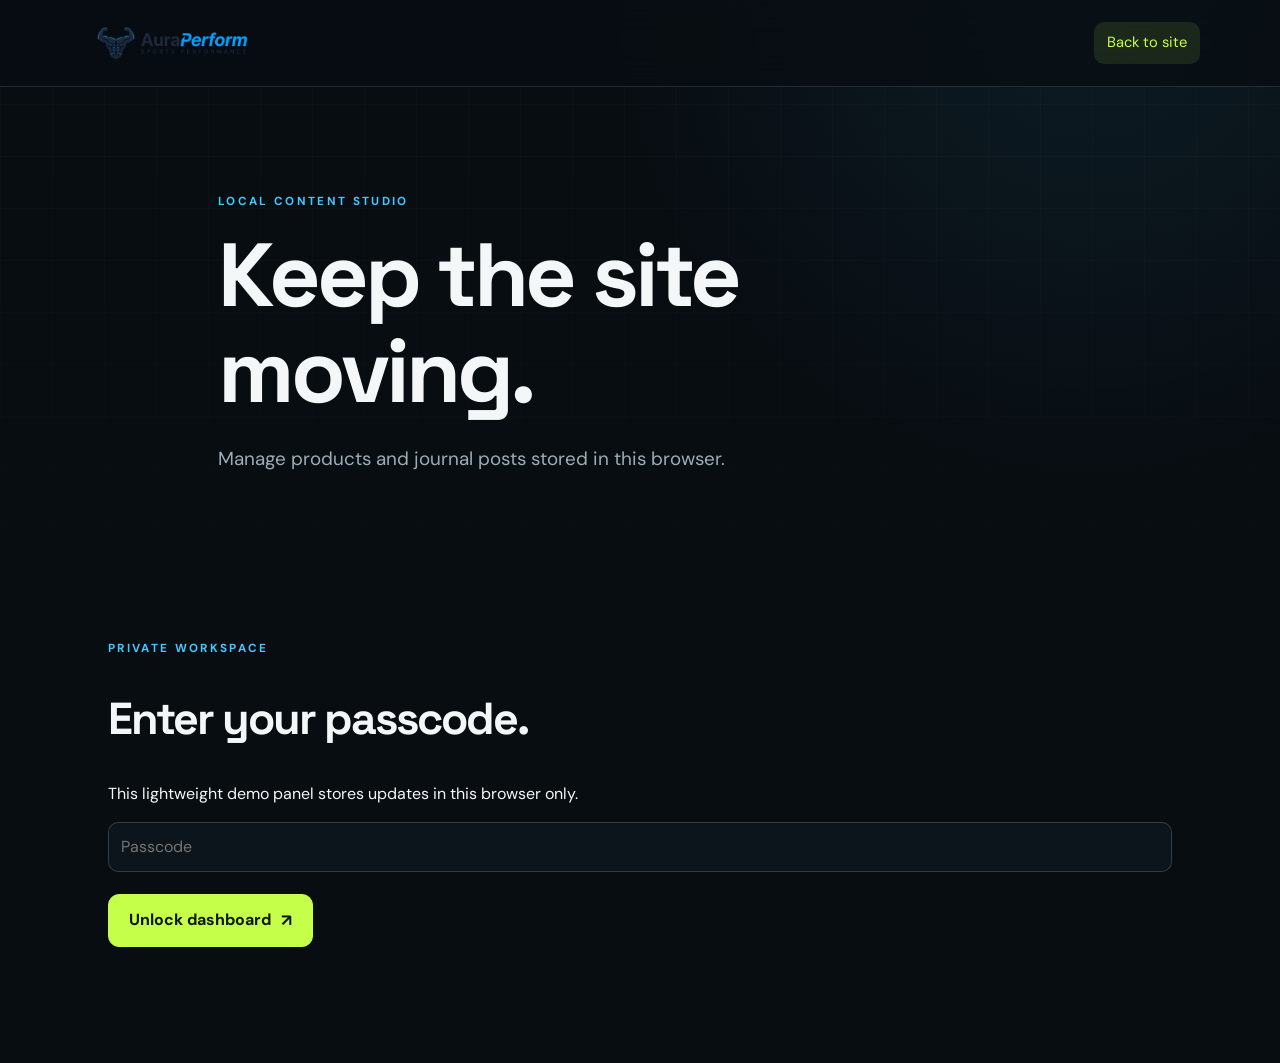
==== commit 54b56f75: "uprava eshopu" ====
--- a/admin/index.html
+++ b/admin/index.html
@@ -4,11 +4,11 @@
     <meta charset="utf-8">
     <meta name="viewport" content="width=device-width, initial-scale=1">
     <title>Admin dashboard | AuraPerform</title>
-    <link rel="stylesheet" href="../assets/style.css?v=11">
+    <link rel="stylesheet" href="../assets/style.css?v=12">
 </head>
 <body>
 <header class="site-header">
-    <a class="logo" href="../index.html">AURA<span>PERFORM</span></a>
+    <a class="logo" href="../index.html" aria-label="AuraPerform home"><img src="../assets/aura-logo.jpg" alt="AuraPerform"></a>
     <nav><a href="../index.html">Back to site</a></nav>
 </header>
 <main>
--- a/assets/style.css
+++ b/assets/style.css
@@ -90,26 +90,17 @@
 .logo {
     align-items: center;
     display: inline-flex;
-    font-family: 'Space Grotesk', Arial, sans-serif;
-    font-size: 1.05rem;
-    font-weight: 700;
-    gap: 8px;
-    letter-spacing: .1em;
+    height: 46px;
+    max-width: 250px;
     text-decoration: none;
 }
 
-.logo::before {
-    background: var(--lime);
-    border-radius: 50%;
-    box-shadow: 0 0 18px rgba(197, 255, 74, .75);
-    content: '';
-    height: 9px;
-    width: 9px;
-}
-
-.logo span {
-    color: var(--muted);
-    font-weight: 500;
+.logo img {
+    display: block;
+    height: 46px;
+    max-width: 250px;
+    object-fit: contain;
+    object-position: left center;
 }
 
 .site-header nav {
@@ -3890,3 +3881,160 @@
         content: none !important;
     }
 }
+
+/* Order cards for a clear, responsive admin overview. */
+.order-cards {
+    display: grid;
+    gap: 18px;
+    margin-top: 20px;
+}
+
+.order-card {
+    background: linear-gradient(145deg, rgba(255, 255, 255, .065), rgba(255, 255, 255, .018));
+    border: 1px solid rgba(188, 220, 230, .18);
+    border-radius: 20px;
+    box-shadow: 0 16px 38px rgba(0, 0, 0, .18);
+    min-width: 0;
+    overflow: hidden;
+    padding: 22px;
+}
+
+.order-card-top {
+    align-items: flex-start;
+    border-bottom: 1px solid rgba(188, 220, 230, .14);
+    display: flex;
+    gap: 18px;
+    justify-content: space-between;
+    padding-bottom: 18px;
+}
+
+.order-card-top .eyebrow {
+    margin: 0 0 7px;
+}
+
+.order-card-top h4 {
+    color: var(--text);
+    font-family: 'Space Grotesk', Arial, sans-serif;
+    font-size: 1.25rem;
+    margin: 0;
+}
+
+.order-card-grid {
+    display: grid;
+    gap: 18px;
+    grid-template-columns: repeat(4, minmax(0, 1fr));
+    padding-top: 20px;
+}
+
+.order-detail {
+    display: grid;
+    gap: 7px;
+    min-width: 0;
+}
+
+.order-detail > span {
+    color: var(--blue);
+    font-size: .7rem;
+    font-weight: 800;
+    letter-spacing: .1em;
+    text-transform: uppercase;
+}
+
+.order-detail strong,
+.order-detail small {
+    overflow-wrap: anywhere;
+}
+
+.order-detail strong {
+    color: var(--text);
+    font-size: .92rem;
+    line-height: 1.4;
+}
+
+.order-detail small {
+    color: var(--muted);
+    font-size: .82rem;
+    line-height: 1.45;
+}
+
+.order-detail-items {
+    grid-column: span 2;
+}
+
+.order-detail-items ul {
+    list-style: none;
+    margin: 0;
+    padding: 0;
+}
+
+.order-detail-items li {
+    align-items: center;
+    border-bottom: 1px solid rgba(188, 220, 230, .12);
+    display: flex;
+    gap: 12px;
+    justify-content: space-between;
+    padding: 6px 0;
+}
+
+.order-detail-items li span {
+    color: var(--text);
+    min-width: 0;
+    overflow-wrap: anywhere;
+}
+
+.order-detail-items li strong {
+    color: var(--lime);
+    flex: 0 0 auto;
+    font-size: .85rem;
+}
+
+.order-detail-total {
+    border-left: 1px solid rgba(188, 220, 230, .14);
+    padding-left: 18px;
+}
+
+.order-detail-total > strong {
+    color: var(--lime);
+    font-family: 'Space Grotesk', Arial, sans-serif;
+    font-size: 1.55rem;
+}
+
+@media (max-width: 900px) {
+    .order-card-grid {
+        grid-template-columns: repeat(2, minmax(0, 1fr));
+    }
+
+    .order-detail-items {
+        grid-column: span 1;
+    }
+
+    .order-detail-total {
+        border-left: 0;
+        padding-left: 0;
+    }
+}
+
+@media (max-width: 560px) {
+    .order-card {
+        border-radius: 16px;
+        padding: 18px;
+    }
+
+    .order-card-top {
+        align-items: stretch;
+        flex-direction: column;
+        gap: 14px;
+    }
+
+    .order-card-top .order-status {
+        align-self: flex-start;
+    }
+
+    .order-card-grid {
+        grid-template-columns: minmax(0, 1fr);
+    }
+
+    .order-detail-items {
+        grid-column: auto;
+    }
+}
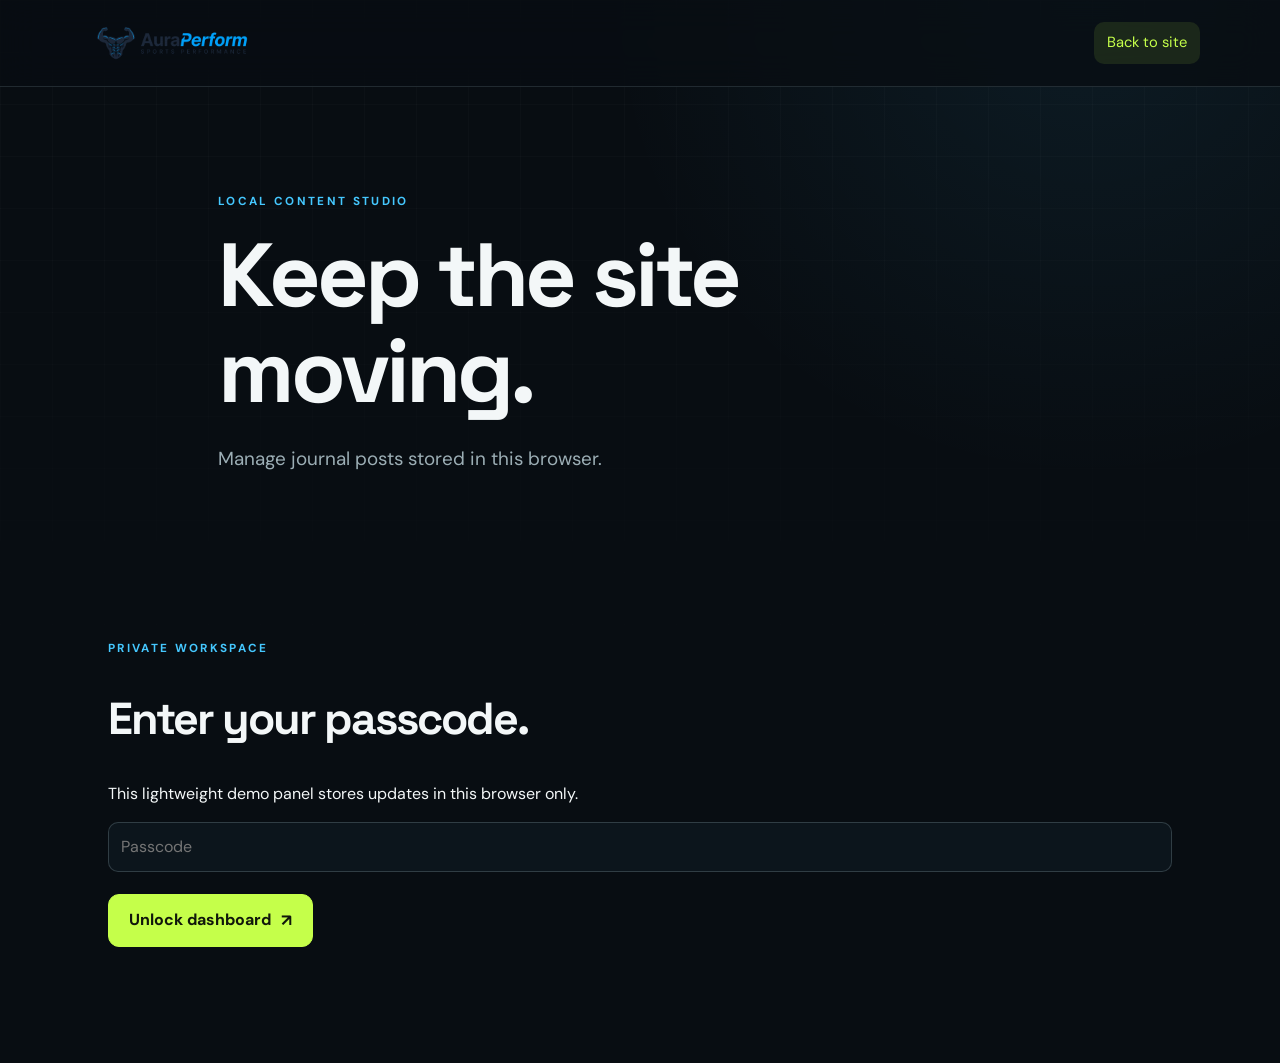
==== commit 628dc6ff: "uprava detailosu" ====
--- a/admin/index.html
+++ b/admin/index.html
@@ -15,7 +15,7 @@
     <section class="page-hero compact">
         <p class="eyebrow">Local content studio</p>
         <h1>Keep the site moving.</h1>
-        <p class="lead">Manage products and journal posts stored in this browser.</p>
+        <p class="lead">Manage journal posts stored in this browser.</p>
     </section>
     <section id="admin-app" class="section admin-app"></section>
 </main>
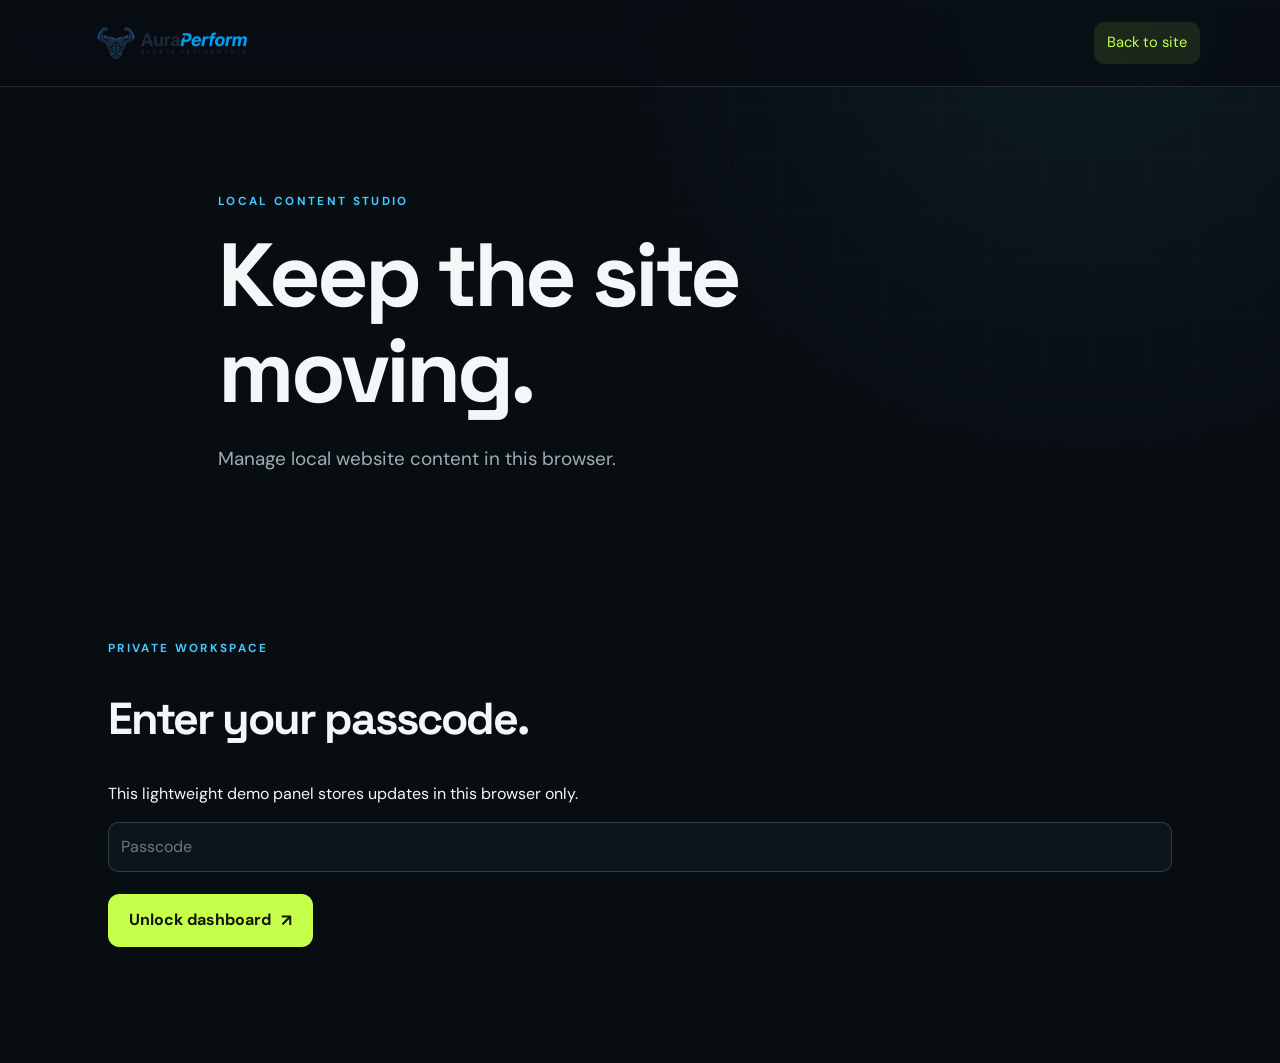
==== commit fb72e0ec: "commitos" ====
--- a/admin/index.html
+++ b/admin/index.html
@@ -15,7 +15,7 @@
     <section class="page-hero compact">
         <p class="eyebrow">Local content studio</p>
         <h1>Keep the site moving.</h1>
-        <p class="lead">Manage journal posts stored in this browser.</p>
+        <p class="lead">Manage local website content in this browser.</p>
     </section>
     <section id="admin-app" class="section admin-app"></section>
 </main>
--- a/assets/style.css
+++ b/assets/style.css
@@ -229,7 +229,7 @@
     margin: 0 auto;
     max-width: var(--container);
     min-height: 670px;
-    padding: 85px 28px;
+    padding: 50px 28px 85px;
 }
 
 .hero > div:first-child {
@@ -389,6 +389,93 @@
 
 .page-hero.compact {
     padding-bottom: 45px;
+}
+
+.blog-hero {
+    align-items: center;
+    display: grid;
+    gap: 36px;
+    grid-template-columns: minmax(0, 1.35fr) minmax(300px, .65fr);
+    margin: auto;
+    max-width: var(--container);
+    min-height: 590px;
+    padding: 82px 28px 60px;
+}
+
+.blog-hero-copy {
+    max-width: 680px;
+}
+
+.blog-hero-copy h1 {
+    font-size: clamp(3.2rem, 5.4vw, 5rem);
+    line-height: .98;
+    margin: 18px 0 24px;
+}
+
+.blog-hero-copy .lead {
+    max-width: 620px;
+}
+
+.blog-hero-visual {
+    aspect-ratio: 4 / 4.6;
+    background:
+        radial-gradient(circle at 50% 58%, rgba(69, 200, 255, .16), transparent 30%),
+        linear-gradient(145deg, rgba(69, 200, 255, .08), rgba(197, 255, 74, .035));
+    border: 1px solid var(--line);
+    border-radius: 28px;
+    box-shadow: var(--shadow);
+    margin: 0;
+    overflow: hidden;
+}
+
+.blog-hero-visual img {
+    display: block;
+    height: 100%;
+    padding: 20px 26px 10px;
+    object-fit: contain;
+    width: 100%;
+}
+
+.blog-product-visual {
+    aspect-ratio: 16 / 8;
+    background: radial-gradient(circle at 68% 50%, rgba(69, 200, 255, .14), rgba(7, 16, 21, .96) 68%);
+    border: 1px solid var(--line);
+    border-radius: 28px;
+    margin: 0 auto 30px;
+    max-width: calc(var(--container) - 56px);
+    overflow: hidden;
+    position: relative;
+}
+
+.blog-product-visual img {
+    display: block;
+    height: 112%;
+    object-fit: contain;
+    object-position: center;
+    transform: translateY(-3%);
+    width: 100%;
+}
+
+.blog-product-visual figcaption {
+    bottom: 38px;
+    display: flex;
+    flex-direction: column;
+    left: 42px;
+    position: absolute;
+    z-index: 1;
+}
+
+.blog-product-visual figcaption span {
+    color: var(--lime);
+    font-size: .78rem;
+    font-weight: 700;
+    letter-spacing: .14em;
+    text-transform: uppercase;
+}
+
+.blog-product-visual figcaption strong {
+    font-family: 'Space Grotesk', Arial, sans-serif;
+    font-size: clamp(1.4rem, 3vw, 2.4rem);
 }
 
 .science-callout {
@@ -702,38 +789,33 @@
     box-shadow: none;
 }
 
-.product-orb {
+.product-visual {
+    align-items: center;
+    aspect-ratio: 1 / 1;
     background:
-        radial-gradient(circle at 31% 25%, #efffc7 0 3%, transparent 14%),
-        radial-gradient(circle at 35% 30%, #d4ff74, #78b32e 42%, #203a32 43% 59%, transparent 60%),
-        linear-gradient(135deg, rgba(69, 200, 255, .18), transparent);
-    border: 1px solid rgba(197, 255, 74, .35);
-    border-radius: 50%;
-    box-shadow: 0 0 0 26px rgba(69, 200, 255, .03), 0 0 0 52px rgba(69, 200, 255, .025), 0 30px 100px rgba(0, 0, 0, .6), inset -18px -24px 50px rgba(0, 0, 0, .35);
-    height: min(37vw, 390px);
-    justify-self: center;
-    position: relative;
+        radial-gradient(circle at 50% 58%, rgba(69, 200, 255, .16), transparent 38%),
+        linear-gradient(145deg, rgba(69, 200, 255, .08), rgba(197, 255, 74, .025));
+    border: 1px solid var(--line);
+    border-radius: 28px;
+    box-shadow: var(--shadow);
+    display: flex;
+    justify-content: center;
+    margin: 0;
+    overflow: hidden;
     width: min(37vw, 390px);
-    animation: orb-float 7s ease-in-out infinite;
-}
-
-@keyframes orb-float {
-    0%, 100% { transform: translateY(0) rotate(-2deg); }
-    50% { transform: translateY(-10px) rotate(2deg); }
-}
-
-.product-orb::after {
-    color: rgba(255, 255, 255, .78);
-    content: 'IONIC  /  CREATINE';
-    font-family: 'Space Grotesk', Arial, sans-serif;
-    font-size: .7rem;
-    font-weight: 700;
-    left: 50%;
-    letter-spacing: .22em;
-    position: absolute;
-    top: 52%;
-    transform: translate(-50%, -50%) rotate(-18deg);
-    white-space: nowrap;
+}
+
+.product-visual img {
+    display: block;
+    height: 96%;
+    object-fit: contain;
+    width: 96%;
+    animation: product-float 7s ease-in-out infinite;
+}
+
+@keyframes product-float {
+    0%, 100% { transform: translateY(0); }
+    50% { transform: translateY(-8px); }
 }
 
 .section {
@@ -2731,12 +2813,12 @@
     .hero {
         display: block;
         min-height: auto;
-        padding: 78px 22px 120px;
-    }
-
-    .product-orb {
+        padding: 55px 22px 85px;
+    }
+
+    .product-visual {
         height: min(70vw, 320px);
-        margin: 90px auto 10px;
+        margin: 55px auto 10px;
         width: min(70vw, 320px);
     }
 
@@ -2773,6 +2855,31 @@
     .story-layout {
         align-items: start;
         display: block;
+    }
+
+    .blog-hero {
+        gap: 28px;
+        grid-template-columns: 1fr;
+        min-height: auto;
+        padding: 70px 22px 45px;
+    }
+
+    .blog-hero-copy h1 {
+        font-size: clamp(2.65rem, 13vw, 4rem);
+    }
+
+    .blog-hero-visual {
+        max-height: 520px;
+    }
+
+    .blog-product-visual {
+        aspect-ratio: 4 / 3;
+        max-width: calc(100% - 40px);
+    }
+
+    .blog-product-visual figcaption {
+        bottom: 24px;
+        left: 24px;
     }
 
     .section-intro {
@@ -2973,7 +3080,7 @@
         transform: none;
     }
 
-    .product-orb {
+    .product-visual img {
         animation: none;
     }
 }
